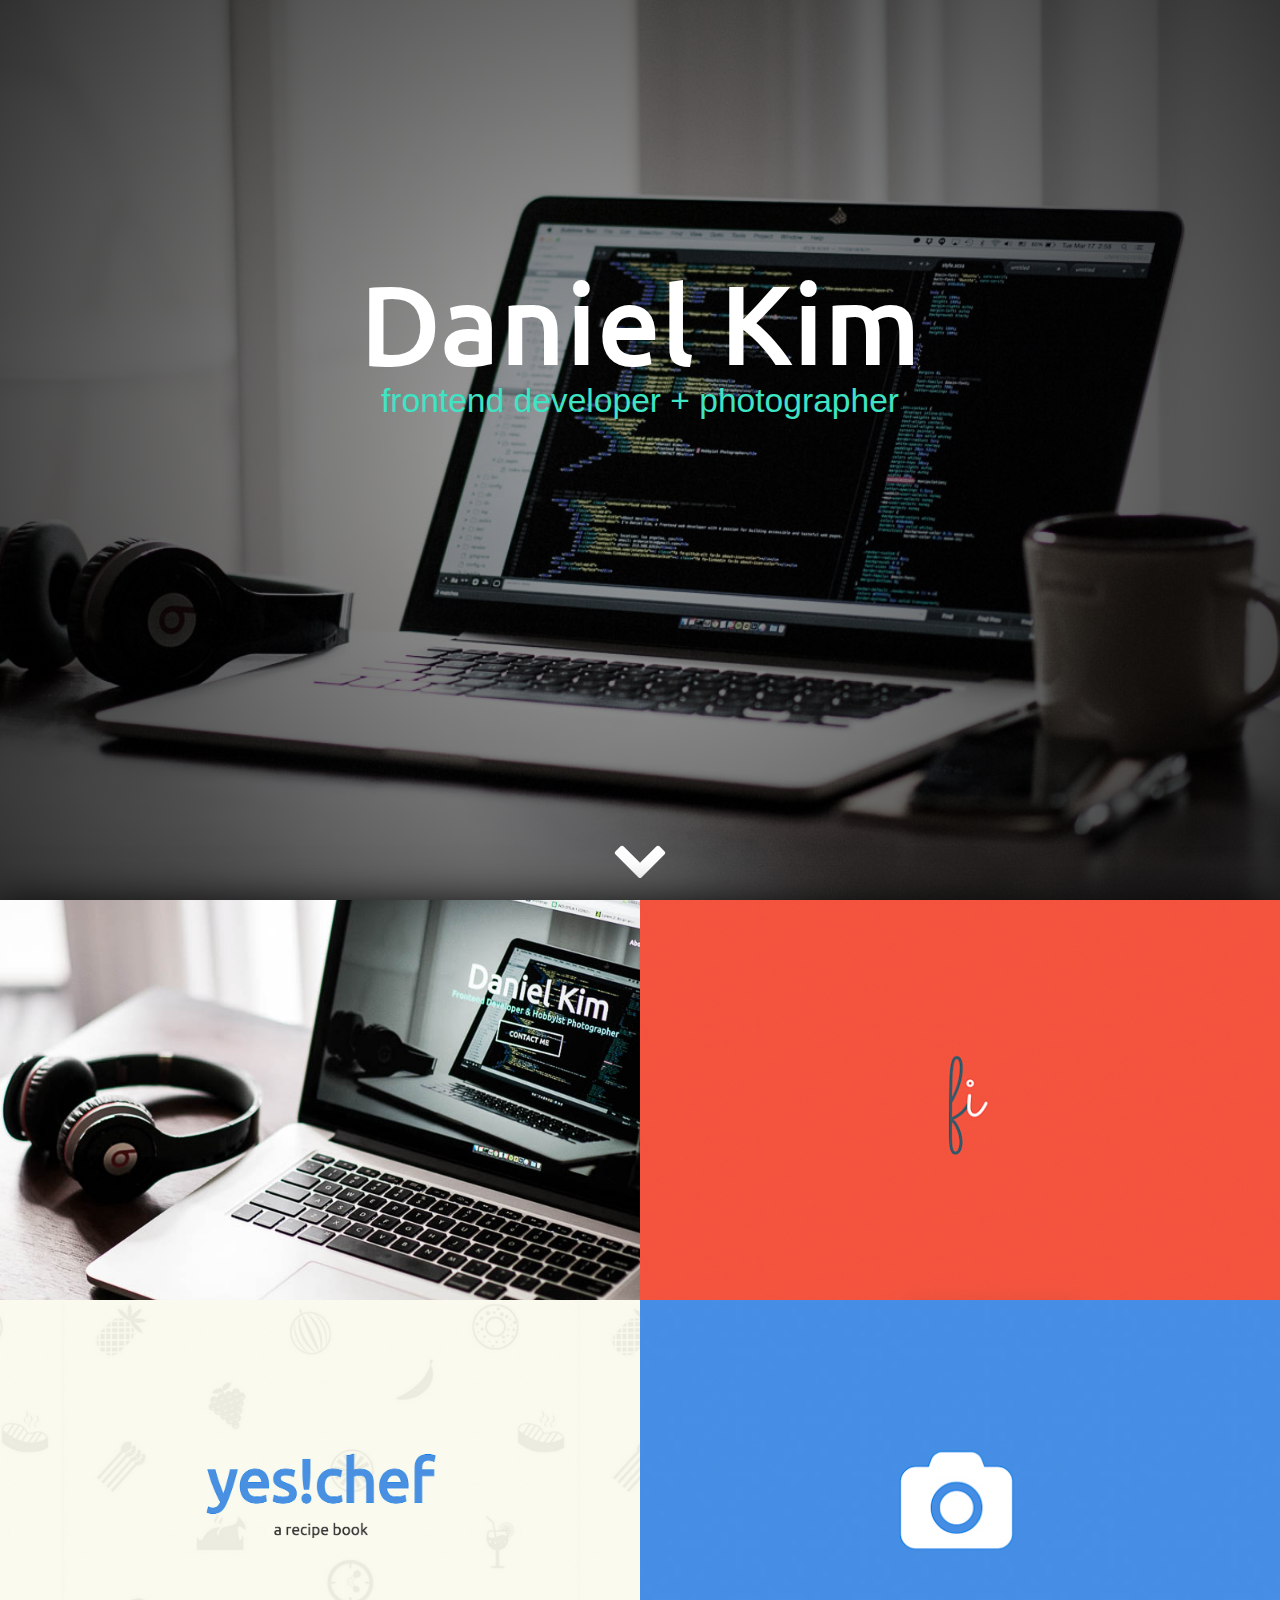
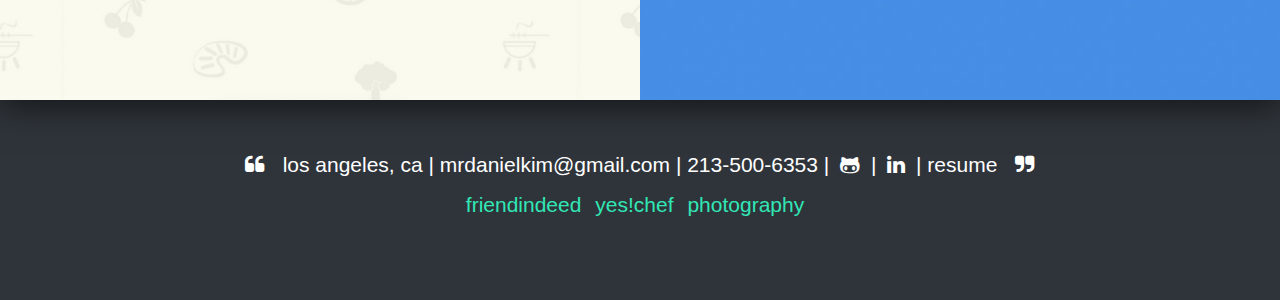
==== public/index.html @ dea798b5 "last commit" ====
<!DOCTYPE html>
<html lang="en">

<head>
	<meta charset="UTF-8">
	<title>Daniel Kim</title>
	<link rel="stylesheet" href="https://maxcdn.bootstrapcdn.com/bootstrap/3.3.1/css/bootstrap.min.css">
	<link rel="stylesheet" href="https://maxcdn.bootstrapcdn.com/font-awesome/4.3.0/css/font-awesome.min.css">
	<link rel="stylesheet" href="css/style.css">
	<link rel="stylesheet" href="css/animate.css">
	
	<script type="text/javascript" src="js/jquery-1.9.1.min.js"></script>
	<script type="text/javascript" src="js/smoothscroll.js"></script>
	<script type="text/javascript" src="js/main.js"></script>

	
	<meta name="viewport" content="width=device-width, initial-scale=1">
</head>




<body>
	<div class="loader"></div>

	<div id="intro">
		<div class="intro-text">
			<h1 class="intro-name fadeInDown animated">Daniel Kim</h1>
			<h5 class="intro-desc fadeInDown animated">frontend developer + photographer</h5>

		</div>

		<div id="downIcon_container">
			<div id="downIcon" class="zoomIn animated">
				<p><i class="fa fa-chevron-down fa-2x"></i></p>
			</div>
		</div>
	</div>




	<section id="body_content">
		<div class="container-fluid">
			<div class="row">

				<div class="menuContainer col-xs-12 col-sm-6 box">
					<div class="" id="aboutme">
						<div class="project-container">
							<div class="project">
								<span class="project-title">Contact Me</span><br><br>
								<span class="project-build">
									mrdanielkim@gmail.com | 213.500.6353 | 
									<a href="https://github.com/jolamola"><i class="fa fa-github-alt fa-1x fa-icon-custom"></i></a> | 
									<a href="http://www.linkedin.com/in/mrdanielkim"><i class="fa fa-linkedin fa-1x fa-icon-custom"></i></a>
								</span> <br><br>
								<a href="/images/Daniel-Kim-Resume-v2.pdf" class="btn-visit" download="Daniel_Kim_Resume">Resume</a>
							</div>
						</div>
					</div> 
					<div class="collapse_project">
						<span class="project-title">About Me</span><br><br>
						<span class="project-build">
							mrdanielkim@gmail.com | 213.500.6353 | 
							<a href="https://github.com/jolamola"><i class="fa fa-github-alt fa-1x fa-icon-custom"></i></a> | 
							<a href="http://www.linkedin.com/in/mrdanielkim"><i class="fa fa-linkedin fa-1x fa-icon-custom"></i></a>
						</span> <br><br>
						<a href="/images/Daniel-Kim-Resume-v2.pdf" class="btn-visit" download="Daniel_Kim_Resume">Resume</a>
					</div>
				</div><!-- About me -->

				<div class="menuContainer col-xs-12 col-sm-6 box">
					<div class="" id="fi">
						<div class="project-container">
							<div class="project">
								<span class="project-title">friendindeed</span>
								<span class="project-desc">spread kindness through good deeds</span><br>
								<span class="project-build">built with: HTML5/CSS3, SASS, Bootstrap, Rails, PostgreSQL, Bootstrap, Facebook API</span><br><br>
								<a href="https://friendindeed.herokuapp.com" class="btn-visit"> Visit Me </a>
							</div>
						</div>
					</div> 
					<div class="collapse_project">
						<span class="project-title">friendindeed</span>
						<span class="project-desc">spread kindness through good deeds</span><br>
						<span class="project-build">built with: HTML5/CSS3, SASS, Bootstrap, Rails, PostgreSQL, Bootstrap, Facebook API</span><br><br>
						<a href="https://friendindeed.herokuapp.com" class="btn-visit"> Visit Me </a>
					</div>
				</div><!-- Friend Indeed -->

				<div class="menuContainer col-xs-12 col-sm-6 box">
					<div class="" id="yeschef">
						<div class="project-container">
							<div class="project">
								<span class="project-title">yes!chef</span><br>
								<span class="project-desc">store your favorite recipes</span><br>
								<span class="project-build">built with: HTML5/CSS3, SASS, Bootstrap, jQuery, Rails, MongoDB, Bootstrap</span><br><br>
								<a href="https://yeschef.herokuapp.com" class="btn-visit"> Visit Me </a>
							</div>
						</div>
					</div> 
					<div class="collapse_project">
						<span class="project-title">yes!chef</span><br>
						<span class="project-desc">store your favorite recipes</span><br>
						<span class="project-build">built with: HTML5/CSS3, SASS, Bootstrap, Rails, MongoDB, Bootstrap</span><br><br>
						<a href="https://yeschef.herokuapp.com" class="btn-visit"> Visit Me </a>
					</div>
				</div><!-- Yes Chef -->

				<div class="menuContainer col-xs-12 col-sm-6 box">
					<div id="photos">
						<div class="project-container">
							<div class="project">
								<span class="project-title">Photography</span>
								<span class="project-desc">A sample of my work</span><br><br>
								<a href="https://mrdanielkim-photo.herokuapp.com/" class="btn-visit"> Visit Me </a>
							</div>
						</div>
					</div> 
					<div class="collapse_project">
						<span class="project-title">Photography</span>
						<span class="project-desc">A sample of my work</span><br><br>
						<a href="https://mrdanielkim-photo.herokuapp.com/" class="btn-visit"> Visit Me </a>
					</div>
				</div><!-- Photos -->
			</div> <!-- row -->
		</div> <!-- container-fluid -->
	</section> <!-- slide 1 -->

	<div id="footer">
		<div id="footer_content" class="container">
			<div id="contactme">
				<p>
					<i class="fa fa-quote-left"></i>&nbsp;&nbsp;
					los angeles, ca | mrdanielkim@gmail.com | 213-500-6353 | 
					<a href="https://github.com/jolamola"><i class="fa fa-github-alt fa-icon-custom"></i></a> | 
					<a href="http://www.linkedin.com/in/mrdanielkim"><i class="fa fa-linkedin fa-icon-custom"></i></a> |
					<a href="/images/Daniel-Kim-Resume-v2.pdf" class="resume_link" download="Daniel_Kim_Resume">resume</a>&nbsp;&nbsp;
					<i class="fa fa-quote-right"></i>
				</p>
			</div>
			<div id="contactme_proj">
				<a href="#">friendindeed</a>
				<a href="#">yes!chef</a>
				<a href="#">photography</a>
			</div>
		</div>
		<div class="collapse_footer">
			<ul>
				<li>los angeles, ca</li>
				<li>mrdanielkim@gmail.com</li>
				<li>213-500-6353</li>
				<li><a href="https://github.com/jolamola"><i class="fa fa-github-alt fa-icon-custom"></i></a> | <a href="http://www.linkedin.com/in/mrdanielkim"><i class="fa fa-linkedin fa-icon-custom"></i></a></li>
				<li><a href="/images/Daniel-Kim-Resume-v2.pdf" download="Daniel_Kim_Resume">resume</a></li>
			</ul>
		</div>
	</body>

	</html>
---- public/css/style.css ----
@import url(https://fonts.googleapis.com/css?family=Ubuntu:300,400,500,700);
@import url(https://fonts.googleapis.com/css?family=Sacramento|Chelsea+Market);

h1, h2, h3, h4, h5, h6 {
	margin: 0;
}

body {
	width: 100%;
	height: 100%;
}

.resume_link {
	color: white;
}
.resume_link:hover {
	color: #3ee4c4;
	text-decoration: none;
}
/***************** LANDING PAGE *********************/

@media(max-width: 991px) {
	#intro {
		position: relative;
		background: radial-gradient(circle, rgba(0,0,0,.3), rgba(0,0,0,.8)),url('../images/site2_bg.jpg') center no-repeat;
		background-size: cover;
		width: 100%;
	}
	.intro-text {
		padding: 220px 0 240px 0;
	}

	#intro .intro-text h1 {
		font-family: 'Ubuntu', sans-serif;
		text-align: center; fixed
		color: #fff;
		font-size: 4em;
	}

	#intro .intro-text h5 {
		text-align: center;
		color: #3ee4c4;
		font-size: 2em;
		-webkit-animation-delay: .4s;
		animation-delay: .4s;
	}
	.collapse_project {
		position: relative;
		text-align: center;
		background-color: #303030;
		height: 250px;
		padding: 15px 15px 15px 30px;
	}
	.project-container:hover .project {
		opacity: 0;
	}
	.project-container:hover {
		background-color: rgba(0,0,0,0.0);
	}
}

@media(min-width: 992px) {
	#intro {
		position: relative;
		background: radial-gradient(circle, rgba(0,0,0,.3), rgba(0,0,0,.8)),url('../images/site2_bg.jpg') center center no-repeat fixed;
		background-size: cover;
		height: 100vh;
		width: 100%;
	}
	.intro-text {
		padding: 260px 0 260px 0;
		font-size: .8em;
	}
	.collapse_project {
		display: none;
	}
	.project-container:hover .project {
		opacity: 1;
		color: white;
		display: block;
	}
	.project-container:hover {
		background-color: rgba(0,0,0,0.8);
		-webkit-transition: all linear 0.1s;
		-moz-transition: all linear 0.1s;
		transition: all linear 0.1s;
	}
}

#intro h1 {
	font-family: 'Ubuntu', sans-serif;
	text-align: center;
	color: #fff;
	font-size: 10em;
}

#intro h5 {
	text-align: center;
	color: #3ee4c4;
	font-size: 3em;
	-webkit-animation-delay: .4s;
	animation-delay: .4s;
}
#downIcon_container {
	position: absolute;
	width: 100%;
	bottom: 5px;
	text-align: center;

}
#downIcon_container p {
	font-size: 2em;
	color: #fff;
}
#downIcon {
	line-height: 0;
	-webkit-animation-delay: .8s;
	animation-delay: .8s;
}

/************** PROJECTS/NAV *********************/

#body_content {
	position: relative;
	padding: 0;
	box-shadow: 0 0px 36px 0px rgba(0,0,0,0.8);
}

#yeschef {
	background: url("../images/yc4.jpg");
	background-size: cover;
	background-repeat: no-repeat;
	background-position: center center;
	height:auto;
}

#fi {
	background: url("../images/fi.jpg");
	background-size: cover;
	background-repeat: no-repeat;
	background-position: center center;
	height:auto;
}

#aboutme {
	background: url("../images/aboutme.jpg");
	background-size: cover;
	background-repeat: no-repeat;
	background-position: center center;
	height: auto;
}
#photos {
	background: url("../images/photos.jpg");
	background-size: cover;
	background-repeat: no-repeat;
	background-position: center center;
	height: auto;	
}

.project{
	opacity: 0;
	padding-top: 50px;
	padding-left: 50px;
	padding-right: 50px;
}
/*affects hover bg color*/
.box  {
	padding:0;
}
.project-container {
	min-height: 400px;
}

.project-title {
	font-family: 'Ubuntu', sans-serif;
	font-weight: 700;
	color: #31E7B6;
	font-size: 4em;
	border-bottom: 2px solid #31E7B6;
}

.project-desc {
	font-family: 'Ubuntu', sans-serif;
	font-weight: 500;
	color: #E4F1FE;
	font-size: 2em;
	line-height: 1.2em;
	display: block;
	margin-top: 10px;
}

.project-build {
	font-family: 'Ubuntu', sans-serif;
	font-weight: 300;
	color: #E4F1FE;
	font-size: 1.5em;
	display: block;
	margin-top: -15px;
}

@media(max-width: 991px) {
	.project-title {
		font-size: 2em;
	}
	.project-desc {
		font-size: 1.5em;
	}
	.project-build {
		font-size: 1em;
	}
}
/****************** FOOTER ******************/

#footer{
	background-color: #2F343A;
	height: 200px;
}
#footer h1 {
	color: #31e7b6;
	font-family: "Ubuntu", sans-serif;
	font-size: 4em;
	text-align: center;
	padding-top: 50px;
}
#contactme p {
	font-size: 1.5em;
	color: #fff;
	text-align: center;
	margin-top: 50px;
}
#contactme_proj {
	margin-top: 10px;
	display: block;
	text-align: center;
}
#contactme_proj a {
	font-size: 1.5em;
	color: #31e7b6;
	margin-right: 10px;
}
#contactme_proj a:hover {
	color: #fff;
	text-decoration: none;
}

@media (max-width: 768px) {
	#footer_content {
		display: none;
	}
	.collapse_footer ul {
		text-align: center;
		padding-top: 20px;
		font-family: 'Ubuntu', sans-serif;
		list-style: none;
		font-size: 1.5em;
		color:white;
	}
}
@media (min-width: 769px) {
	.collapse_footer {
		display: none;
	}
}
/****************** buttons and icons ******************/
.btn-visit,
.btn-visit:focus {
	font-family: 'Ubuntu', sans-serif;
	font-weight: 400;
	color: #3ee4c4;
	background: transparent;
	font-size: 20px;
	border: 1px solid #3ee4c4;
	border-radius: 2px;	
	padding: 15px 30px;
	text-transform: uppercase;
	text-decoration: none;
	box-shadow: inset 0 0 0 0 #3ee4c4;
	-webkit-transition: all linear 0.3s;
	-moz-transition: all linear 0.3s;
	transition: all linear 0.3s;
}

.btn-visit:hover  {
	box-shadow: inset 100px -100px 0 0 #3ee4c4;
	color: #000;
	text-decoration: none;
}

.fa-icon-custom {
	color: #fff;
	margin: 0 5px;
	-webkit-transition: all linear 0.2s;
	-moz-transition: all linear 0.2s;
	transition: all linear 0.2s;
}

.fa-icon-custom:hover {
	color: #3ee4c4;
}

/**************** Animated Button ***********************/
.button_box {
	width: 150px;
	height: 60px;
	position: relative;
	/*overflow: hidden;*/
	background-color: transparent;
}
.button_box p {
	font-size: 2em;
	color: white;
	margin: 10px 0 0 25px;
}

/*gif for load screen*/
.loader {
	position: fixed;
	left: 0px;
	top: 0px;
	width: 100%;
	height: 100%;
	z-index: 9999;
	background: url('../images/ajax_loader_gray_64.gif') center no-repeat #fff;
}
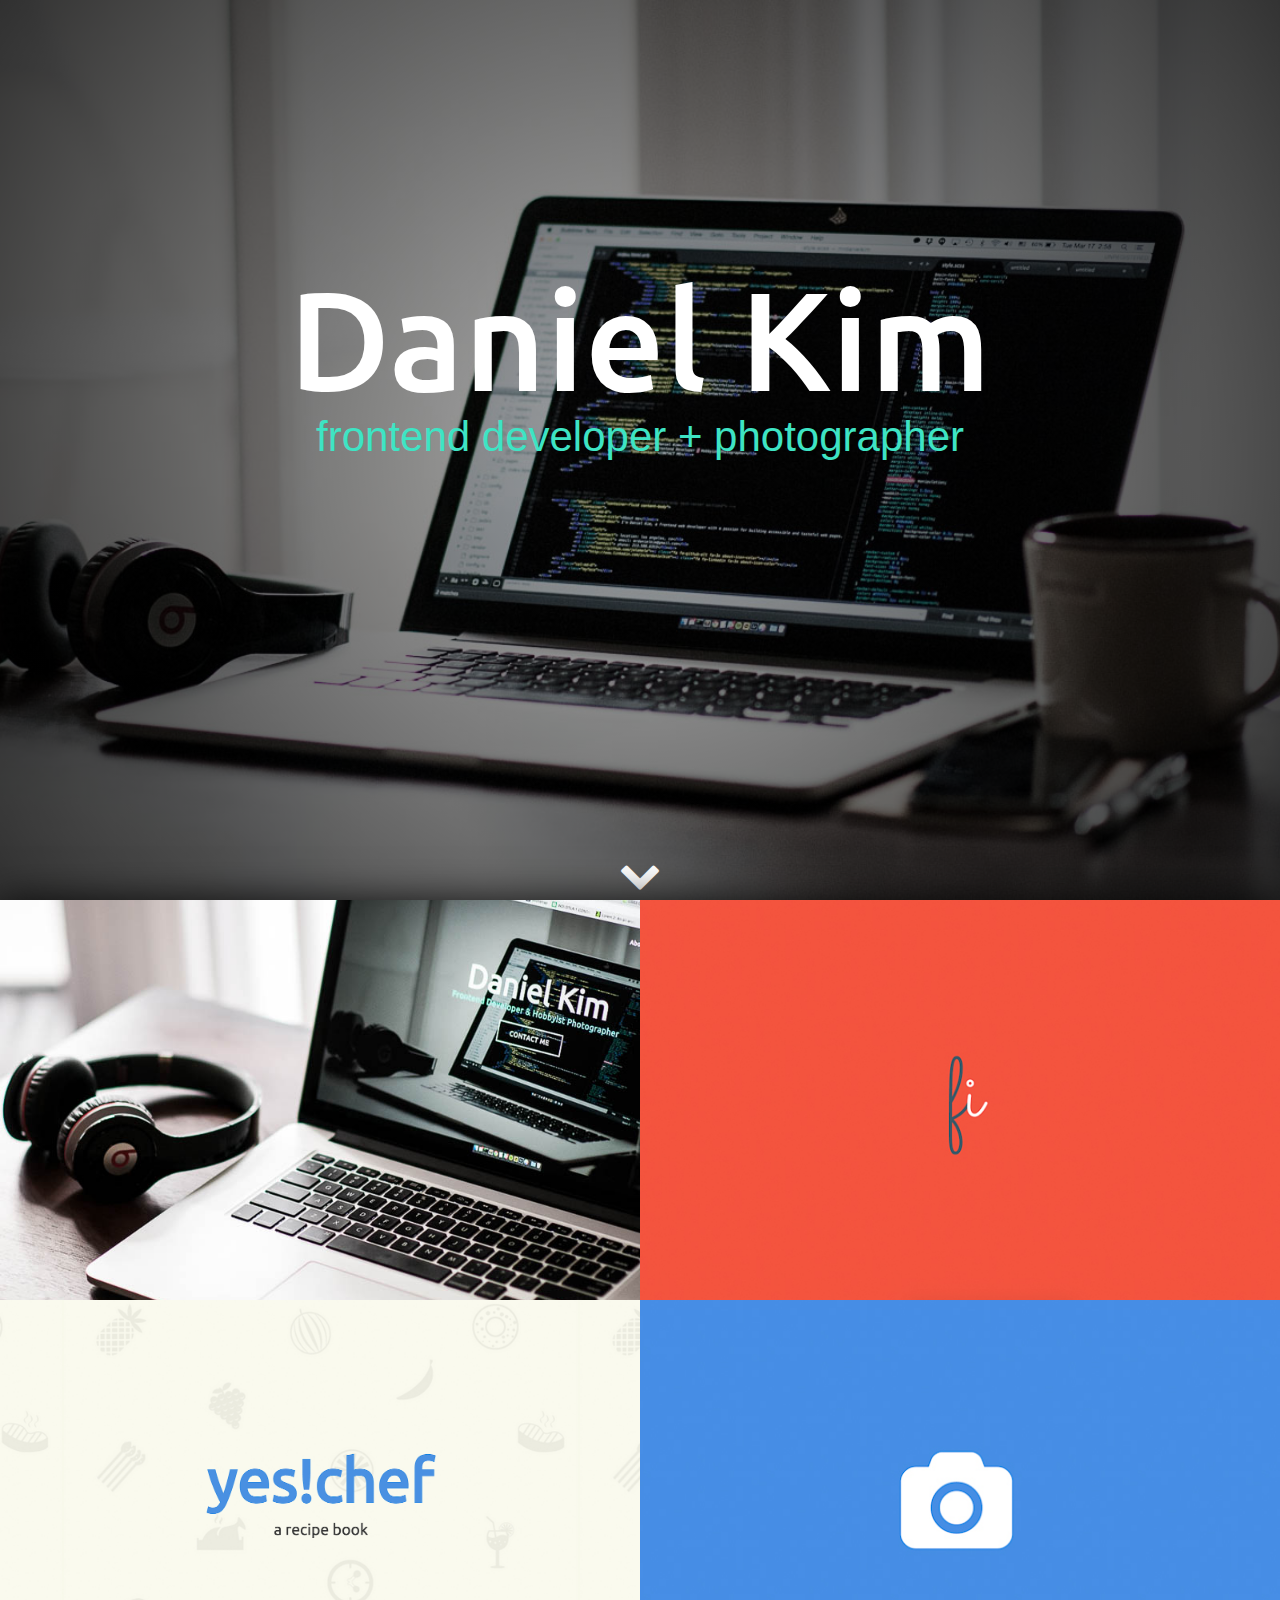
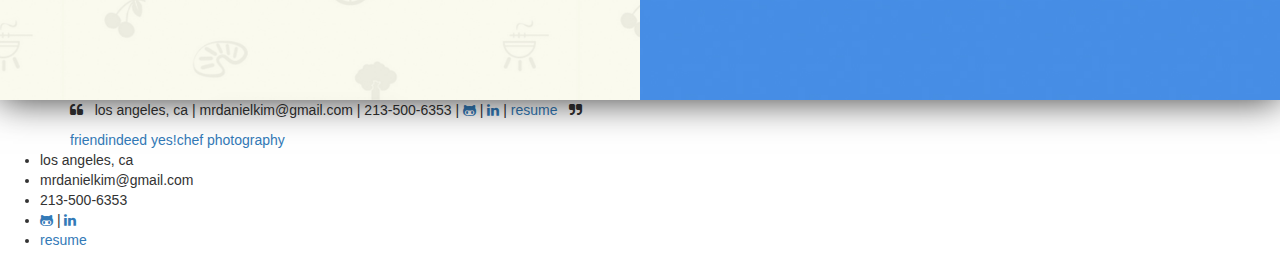
==== commit 62629755: "adds sass, less footer" ====
--- a/public/index.html
+++ b/public/index.html
@@ -6,7 +6,7 @@
 	<title>Daniel Kim</title>
 	<link rel="stylesheet" href="https://maxcdn.bootstrapcdn.com/bootstrap/3.3.1/css/bootstrap.min.css">
 	<link rel="stylesheet" href="https://maxcdn.bootstrapcdn.com/font-awesome/4.3.0/css/font-awesome.min.css">
-	<link rel="stylesheet" href="css/style.css">
+	<link rel="stylesheet" href="css/main.css">
 	<link rel="stylesheet" href="css/animate.css">
 	
 	<script type="text/javascript" src="js/jquery-1.9.1.min.js"></script>
@@ -23,7 +23,7 @@
 <body>
 	<div class="loader"></div>
 
-	<div id="intro">
+	<section id="intro">
 		<div class="intro-text">
 			<h1 class="intro-name fadeInDown animated">Daniel Kim</h1>
 			<h5 class="intro-desc fadeInDown animated">frontend developer + photographer</h5>
@@ -31,21 +31,24 @@
 		</div>
 
 		<div id="downIcon_container">
-			<div id="downIcon" class="zoomIn animated">
-				<p><i class="fa fa-chevron-down fa-2x"></i></p>
+			<div id="downIcon">
+				<i class="fa fa-chevron-down fa-2x"></i>
 			</div>
 		</div>
-	</div>
+	</section>
 
 
 
 
-	<section id="body_content">
+	<section id="project-content">
 		<div class="container-fluid">
 			<div class="row">
 
 				<div class="menuContainer col-xs-12 col-sm-6 box">
 					<div class="" id="aboutme">
+
+
+
 						<div class="project-container">
 							<div class="project">
 								<span class="project-title">Contact Me</span><br><br>
@@ -54,18 +57,28 @@
 									<a href="https://github.com/jolamola"><i class="fa fa-github-alt fa-1x fa-icon-custom"></i></a> | 
 									<a href="http://www.linkedin.com/in/mrdanielkim"><i class="fa fa-linkedin fa-1x fa-icon-custom"></i></a>
 								</span> <br><br>
-								<a href="/images/Daniel-Kim-Resume-v2.pdf" class="btn-visit" download="Daniel_Kim_Resume">Resume</a>
+								<a href="/images/Daniel-Kim-Resume-v2.pdf" class="btn-main" download="Daniel_Kim_Resume">Resume</a>
 							</div>
 						</div>
+
+
+
+
+
 					</div> 
+
+
+
+
+
 					<div class="collapse_project">
-						<span class="project-title">About Me</span><br><br>
+						<span class="project-title">Contact Me</span><br><br>
 						<span class="project-build">
 							mrdanielkim@gmail.com | 213.500.6353 | 
 							<a href="https://github.com/jolamola"><i class="fa fa-github-alt fa-1x fa-icon-custom"></i></a> | 
 							<a href="http://www.linkedin.com/in/mrdanielkim"><i class="fa fa-linkedin fa-1x fa-icon-custom"></i></a>
 						</span> <br><br>
-						<a href="/images/Daniel-Kim-Resume-v2.pdf" class="btn-visit" download="Daniel_Kim_Resume">Resume</a>
+						<a href="/images/Daniel-Kim-Resume-v2.pdf" class="btn-main" download="Daniel_Kim_Resume">Resume</a>
 					</div>
 				</div><!-- About me -->
 
@@ -76,7 +89,7 @@
 								<span class="project-title">friendindeed</span>
 								<span class="project-desc">spread kindness through good deeds</span><br>
 								<span class="project-build">built with: HTML5/CSS3, SASS, Bootstrap, Rails, PostgreSQL, Bootstrap, Facebook API</span><br><br>
-								<a href="https://friendindeed.herokuapp.com" class="btn-visit"> Visit Me </a>
+								<a href="https://friendindeed.herokuapp.com" class="btn-main"> Visit Me </a>
 							</div>
 						</div>
 					</div> 
@@ -84,18 +97,18 @@
 						<span class="project-title">friendindeed</span>
 						<span class="project-desc">spread kindness through good deeds</span><br>
 						<span class="project-build">built with: HTML5/CSS3, SASS, Bootstrap, Rails, PostgreSQL, Bootstrap, Facebook API</span><br><br>
-						<a href="https://friendindeed.herokuapp.com" class="btn-visit"> Visit Me </a>
+						<a href="https://friendindeed.herokuapp.com" class="btn-main"> Visit Me </a>
 					</div>
 				</div><!-- Friend Indeed -->
 
 				<div class="menuContainer col-xs-12 col-sm-6 box">
-					<div class="" id="yeschef">
+					<div class="" id="yc4">
 						<div class="project-container">
 							<div class="project">
 								<span class="project-title">yes!chef</span><br>
 								<span class="project-desc">store your favorite recipes</span><br>
 								<span class="project-build">built with: HTML5/CSS3, SASS, Bootstrap, jQuery, Rails, MongoDB, Bootstrap</span><br><br>
-								<a href="https://yeschef.herokuapp.com" class="btn-visit"> Visit Me </a>
+								<a href="https://yeschef.herokuapp.com" class="btn-main"> Visit Me </a>
 							</div>
 						</div>
 					</div> 
@@ -103,7 +116,7 @@
 						<span class="project-title">yes!chef</span><br>
 						<span class="project-desc">store your favorite recipes</span><br>
 						<span class="project-build">built with: HTML5/CSS3, SASS, Bootstrap, Rails, MongoDB, Bootstrap</span><br><br>
-						<a href="https://yeschef.herokuapp.com" class="btn-visit"> Visit Me </a>
+						<a href="https://yeschef.herokuapp.com" class="btn-main"> Visit Me </a>
 					</div>
 				</div><!-- Yes Chef -->
 
@@ -113,16 +126,17 @@
 							<div class="project">
 								<span class="project-title">Photography</span>
 								<span class="project-desc">A sample of my work</span><br><br>
-								<a href="https://mrdanielkim-photo.herokuapp.com/" class="btn-visit"> Visit Me </a>
+								<a href="https://mrdanielkim-photo.herokuapp.com/" class="btn-main"> Visit Me </a>
 							</div>
 						</div>
 					</div> 
 					<div class="collapse_project">
 						<span class="project-title">Photography</span>
 						<span class="project-desc">A sample of my work</span><br><br>
-						<a href="https://mrdanielkim-photo.herokuapp.com/" class="btn-visit"> Visit Me </a>
+						<a href="https://mrdanielkim-photo.herokuapp.com/" class="btn-main"> Visit Me </a>
 					</div>
 				</div><!-- Photos -->
+
 			</div> <!-- row -->
 		</div> <!-- container-fluid -->
 	</section> <!-- slide 1 -->
--- a/public/css/main.css
+++ b/public/css/main.css
@@ -0,0 +1,236 @@
+@import url(https://fonts.googleapis.com/css?family=Ubuntu:300,400,500,700);
+@import url(https://fonts.googleapis.com/css?family=Sacramento|Chelsea+Market);
+/*    Colors      */
+/*     Fonts       */
+section#intro {
+  position: relative;
+  background: radial-gradient(circle, rgba(0, 0, 0, 0.3), rgba(0, 0, 0, 0.8)), url("../images/site2_bg.jpg") center center no-repeat fixed;
+  background-size: cover;
+  height: 100vh;
+  width: 100%; }
+  section#intro div.intro-text {
+    padding: 260px 0; }
+    section#intro div.intro-text h1.intro-name {
+      font-family: "Ubuntu", sans-serif;
+      text-align: center;
+      color: #fff;
+      font-size: 10em; }
+      @media only screen and (max-width: 991px) {
+        section#intro div.intro-text h1.intro-name {
+          font-size: 7em; } }
+    section#intro div.intro-text h5.intro-desc {
+      text-align: center;
+      color: #3ee4c4;
+      font-size: 3em;
+      -webkit-animation-delay: 0.4s;
+      animation-delay: 0.4s; }
+      @media only screen and (max-width: 991px) {
+        section#intro div.intro-text h5.intro-desc {
+          font-size: 2em; } }
+  section#intro div#downIcon_container {
+    position: absolute;
+    width: 100%;
+    bottom: 5px;
+    text-align: center; }
+    section#intro div#downIcon_container #downIcon {
+      line-height: 0;
+      -webkit-animation-delay: 0.8s;
+      animation-delay: 0.8s; }
+      section#intro div#downIcon_container #downIcon i {
+        font-size: 3em;
+        color: #fff; }
+
+/*     spit them bg images out!     */
+#aboutme {
+  background: url("../images/aboutme.jpg");
+  background-size: cover;
+  background-repeat: no-repeat;
+  background-position: center center;
+  height: auto; }
+
+#yc4 {
+  background: url("../images/yc4.jpg");
+  background-size: cover;
+  background-repeat: no-repeat;
+  background-position: center center;
+  height: auto; }
+
+#fi {
+  background: url("../images/fi.jpg");
+  background-size: cover;
+  background-repeat: no-repeat;
+  background-position: center center;
+  height: auto; }
+
+#photos {
+  background: url("../images/photos.jpg");
+  background-size: cover;
+  background-repeat: no-repeat;
+  background-position: center center;
+  height: auto; }
+
+section#project-content {
+  position: relative;
+  padding: 0;
+  box-shadow: 0 0px 36px 0px rgba(0, 0, 0, 0.8); }
+  section#project-content div.menuContainer {
+    padding: 0; }
+    section#project-content div.menuContainer div.project-container {
+      min-height: 400px; }
+      section#project-content div.menuContainer div.project-container:hover {
+        background-color: rgba(0, 0, 0, 0.8);
+        -webkit-transition: all linear 0.1s;
+        -moz-transition: all linear 0.1s;
+        transition: all linear 0.1s; }
+        @media only screen and (max-width: 991px) {
+          section#project-content div.menuContainer div.project-container:hover {
+            background-color: transparent; } }
+        section#project-content div.menuContainer div.project-container:hover div.project {
+          opacity: 1;
+          display: block; }
+          @media only screen and (max-width: 991px) {
+            section#project-content div.menuContainer div.project-container:hover div.project {
+              opacity: 0; } }
+      section#project-content div.menuContainer div.project-container div.project {
+        opacity: 0;
+        padding: 50px 50px 0 50px; }
+        section#project-content div.menuContainer div.project-container div.project span.project-title {
+          font-family: "Ubuntu", sans-serif;
+          font-weight: 700;
+          font-size: 3em;
+          color: #3ee4c4;
+          border-bottom: 2px solid #3ee4c4; }
+          @media only screen and (max-width: 991px) {
+            section#project-content div.menuContainer div.project-container div.project span.project-title {
+              font-size: 2em; } }
+        section#project-content div.menuContainer div.project-container div.project span.project-desc {
+          font-family: "Ubuntu", sans-serif;
+          font-weight: 500;
+          font-size: 2em;
+          color: #E4F1FE;
+          line-height: 1.2em;
+          display: block;
+          margin-top: 10px; }
+          @media only screen and (max-width: 991px) {
+            section#project-content div.menuContainer div.project-container div.project span.project-desc {
+              font-size: 1.5em; } }
+        section#project-content div.menuContainer div.project-container div.project span.project-build {
+          font-family: "Ubuntu", sans-serif;
+          font-weight: 300;
+          font-size: 1.5em;
+          color: #E4F1FE;
+          display: block;
+          margin-top: -15px; }
+          @media only screen and (max-width: 991px) {
+            section#project-content div.menuContainer div.project-container div.project span.project-build {
+              font-size: 1em; } }
+        section#project-content div.menuContainer div.project-container div.project a {
+          color: #3ee4c4; }
+          section#project-content div.menuContainer div.project-container div.project a i {
+            color: #E4F1FE; }
+            section#project-content div.menuContainer div.project-container div.project a i:hover {
+              color: #3ee4c4;
+              -webkit-transition: all linear 0.2s;
+              -moz-transition: all linear 0.2s;
+              transition: all linear 0.2s; }
+        section#project-content div.menuContainer div.project-container div.project .btn-main,
+        section#project-content div.menuContainer div.project-container div.project .btn-main:focus {
+          font-family: "Ubuntu", sans-serif;
+          font-weight: 400;
+          font-color: #3ee4c4;
+          font-size: 20px;
+          background: transparent;
+          border: 1px solid #3ee4c4;
+          border-radius: 2px;
+          padding: 15px 30px;
+          text-transform: uppercase;
+          text-decoration: none;
+          box-shadow: inset 0 0 0 0 #3ee4c4;
+          -webkit-transition: all linear 0.2s;
+          -moz-transition: all linear 0.2s;
+          transition: all linear 0.2s; }
+          section#project-content div.menuContainer div.project-container div.project .btn-main:hover,
+          section#project-content div.menuContainer div.project-container div.project .btn-main:focus:hover {
+            box-shadow: inset 100px -100px 0 0 #3ee4c4;
+            color: #000;
+            text-decoration: none; }
+  @media only screen and (min-width: 992px) {
+    section#project-content div.collapse_project {
+      display: none; } }
+  @media only screen and (max-width: 991px) {
+    section#project-content div.collapse_project {
+      position: relative;
+      text-align: center;
+      background-color: #303030;
+      height: 250px;
+      padding: 15px 15px 15px 30px; } }
+  section#project-content div.collapse_project span.project-title {
+    font-family: "Ubuntu", sans-serif;
+    font-weight: 700;
+    font-size: 3em;
+    color: #3ee4c4;
+    border-bottom: 2px solid #3ee4c4; }
+    @media only screen and (max-width: 991px) {
+      section#project-content div.collapse_project span.project-title {
+        font-size: 2em; } }
+  section#project-content div.collapse_project span.project-desc {
+    font-family: "Ubuntu", sans-serif;
+    font-weight: 500;
+    font-size: 2em;
+    color: #E4F1FE;
+    line-height: 1.2em;
+    display: block;
+    margin-top: 10px; }
+    @media only screen and (max-width: 991px) {
+      section#project-content div.collapse_project span.project-desc {
+        font-size: 1.5em; } }
+  section#project-content div.collapse_project span.project-build {
+    font-family: "Ubuntu", sans-serif;
+    font-weight: 300;
+    font-size: 1.5em;
+    color: #E4F1FE;
+    display: block;
+    margin-top: -15px; }
+    @media only screen and (max-width: 991px) {
+      section#project-content div.collapse_project span.project-build {
+        font-size: 1em; } }
+  section#project-content div.collapse_project a {
+    color: #3ee4c4; }
+    section#project-content div.collapse_project a i {
+      color: #E4F1FE; }
+      section#project-content div.collapse_project a i:hover {
+        color: #3ee4c4;
+        -webkit-transition: all linear 0.2s;
+        -moz-transition: all linear 0.2s;
+        transition: all linear 0.2s; }
+  section#project-content div.collapse_project .btn-main,
+  section#project-content div.collapse_project .btn-main:focus {
+    font-family: "Ubuntu", sans-serif;
+    font-weight: 400;
+    font-color: #3ee4c4;
+    font-size: 20px;
+    background: transparent;
+    border: 1px solid #3ee4c4;
+    border-radius: 2px;
+    padding: 15px 30px;
+    text-transform: uppercase;
+    text-decoration: none;
+    box-shadow: inset 0 0 0 0 #3ee4c4;
+    -webkit-transition: all linear 0.2s;
+    -moz-transition: all linear 0.2s;
+    transition: all linear 0.2s; }
+    section#project-content div.collapse_project .btn-main:hover,
+    section#project-content div.collapse_project .btn-main:focus:hover {
+      box-shadow: inset 100px -100px 0 0 #3ee4c4;
+      color: #000;
+      text-decoration: none; }
+
+/*       GENERAL         */
+h1, h2, h3, h4, h5, h6 {
+  margin: 0; }
+
+body {
+  width: 100%;
+  height: 100%; }
+
+/*# sourceMappingURL=main.css.map */
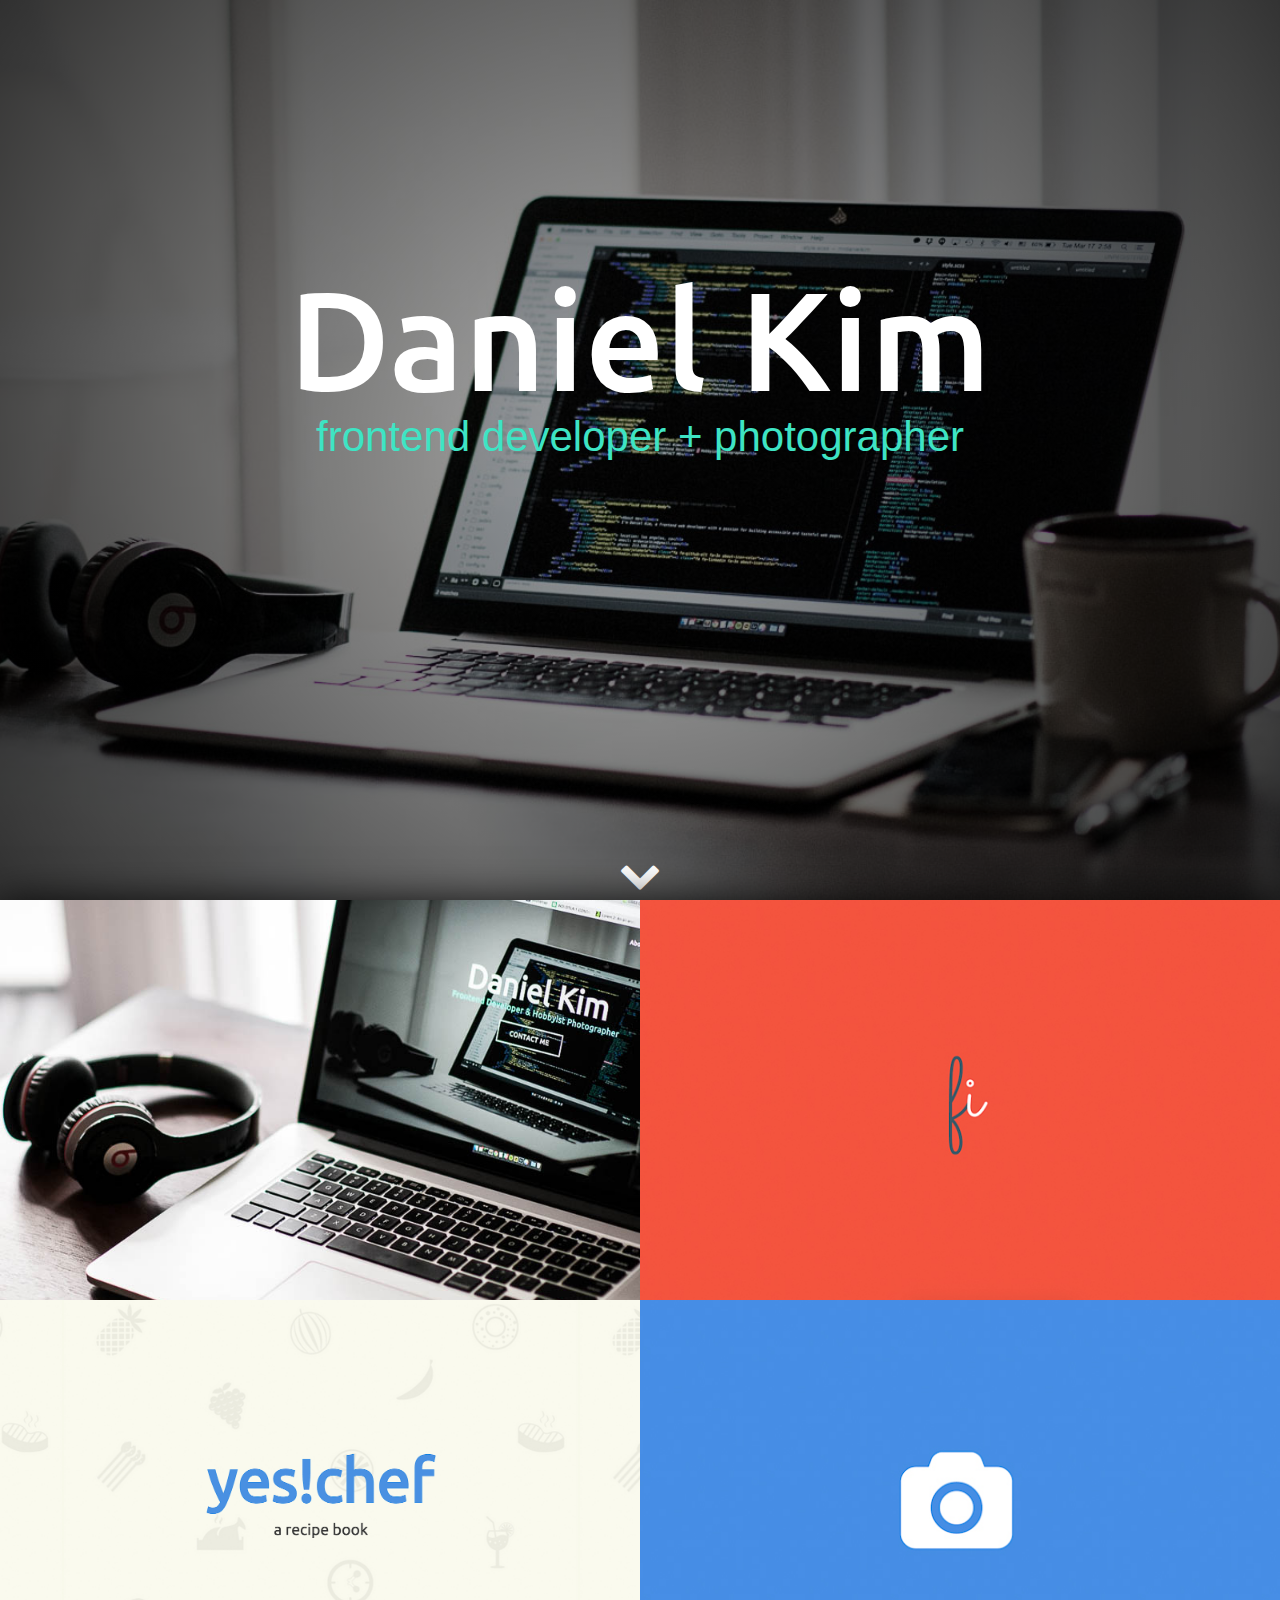
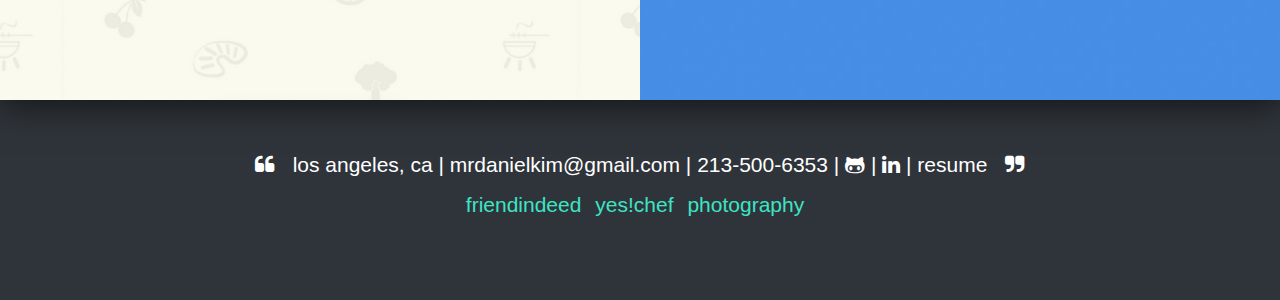
==== commit 71f07691: "finishes footer" ====
--- a/public/index.html
+++ b/public/index.html
@@ -12,13 +12,9 @@
 	<script type="text/javascript" src="js/jquery-1.9.1.min.js"></script>
 	<script type="text/javascript" src="js/smoothscroll.js"></script>
 	<script type="text/javascript" src="js/main.js"></script>
-
 	
 	<meta name="viewport" content="width=device-width, initial-scale=1">
 </head>
-
-
-
 
 <body>
 	<div class="loader"></div>
@@ -27,9 +23,7 @@
 		<div class="intro-text">
 			<h1 class="intro-name fadeInDown animated">Daniel Kim</h1>
 			<h5 class="intro-desc fadeInDown animated">frontend developer + photographer</h5>
-
 		</div>
-
 		<div id="downIcon_container">
 			<div id="downIcon">
 				<i class="fa fa-chevron-down fa-2x"></i>
@@ -37,18 +31,12 @@
 		</div>
 	</section>
 
-
-
-
 	<section id="project-content">
 		<div class="container-fluid">
 			<div class="row">
 
 				<div class="menuContainer col-xs-12 col-sm-6 box">
-					<div class="" id="aboutme">
-
-
-
+					<div id="aboutme">
 						<div class="project-container">
 							<div class="project">
 								<span class="project-title">Contact Me</span><br><br>
@@ -60,17 +48,7 @@
 								<a href="/images/Daniel-Kim-Resume-v2.pdf" class="btn-main" download="Daniel_Kim_Resume">Resume</a>
 							</div>
 						</div>
-
-
-
-
-
 					</div> 
-
-
-
-
-
 					<div class="collapse_project">
 						<span class="project-title">Contact Me</span><br><br>
 						<span class="project-build">
@@ -83,7 +61,7 @@
 				</div><!-- About me -->
 
 				<div class="menuContainer col-xs-12 col-sm-6 box">
-					<div class="" id="fi">
+					<div id="fi">
 						<div class="project-container">
 							<div class="project">
 								<span class="project-title">friendindeed</span>
@@ -102,7 +80,7 @@
 				</div><!-- Friend Indeed -->
 
 				<div class="menuContainer col-xs-12 col-sm-6 box">
-					<div class="" id="yc4">
+					<div id="yc4">
 						<div class="project-container">
 							<div class="project">
 								<span class="project-title">yes!chef</span><br>
@@ -139,27 +117,27 @@
 
 			</div> <!-- row -->
 		</div> <!-- container-fluid -->
-	</section> <!-- slide 1 -->
+	</section> <!-- project content -->
 
-	<div id="footer">
-		<div id="footer_content" class="container">
-			<div id="contactme">
-				<p>
-					<i class="fa fa-quote-left"></i>&nbsp;&nbsp;
-					los angeles, ca | mrdanielkim@gmail.com | 213-500-6353 | 
-					<a href="https://github.com/jolamola"><i class="fa fa-github-alt fa-icon-custom"></i></a> | 
-					<a href="http://www.linkedin.com/in/mrdanielkim"><i class="fa fa-linkedin fa-icon-custom"></i></a> |
-					<a href="/images/Daniel-Kim-Resume-v2.pdf" class="resume_link" download="Daniel_Kim_Resume">resume</a>&nbsp;&nbsp;
-					<i class="fa fa-quote-right"></i>
-				</p>
+	<section id="footer">
+
+		<div class="footer-content" class="container">
+			<div class="footer-contactme">
+				<i class="fa fa-quote-left"></i>&nbsp;&nbsp;
+				<span class="footer-text">los angeles, ca | mrdanielkim@gmail.com | 213-500-6353 | </span>
+				<a href="https://github.com/jolamola"><i class="fa fa-github-alt hover"></i></a> | 
+				<a href="http://www.linkedin.com/in/mrdanielkim"><i class="fa fa-linkedin hover"></i></a> |
+				<a href="/images/Daniel-Kim-Resume-v2.pdf" class="resume_link" download="Daniel_Kim_Resume">resume</a>&nbsp;&nbsp;
+				<i class="fa fa-quote-right"></i>
 			</div>
-			<div id="contactme_proj">
+			<div class="footer-proj">
 				<a href="#">friendindeed</a>
 				<a href="#">yes!chef</a>
 				<a href="#">photography</a>
 			</div>
 		</div>
-		<div class="collapse_footer">
+
+		<div class="collapse-footer">
 			<ul>
 				<li>los angeles, ca</li>
 				<li>mrdanielkim@gmail.com</li>
@@ -168,6 +146,8 @@
 				<li><a href="/images/Daniel-Kim-Resume-v2.pdf" download="Daniel_Kim_Resume">resume</a></li>
 			</ul>
 		</div>
+
+	</section>
 	</body>
 
 	</html>--- a/public/css/main.css
+++ b/public/css/main.css
@@ -225,6 +225,58 @@
       color: #000;
       text-decoration: none; }
 
+section#footer {
+  background-color: #2F343A;
+  height: 200px; }
+  @media only screen and (max-width: 768px) {
+    section#footer div.footer-content {
+      display: none; } }
+  section#footer div.footer-content div.footer-contactme {
+    color: #fff;
+    font-size: 1.5em;
+    text-align: center;
+    padding-top: 50px; }
+    section#footer div.footer-content div.footer-contactme i {
+      color: #fff; }
+    section#footer div.footer-content div.footer-contactme a, section#footer div.footer-content div.footer-contactme a i {
+      color: #fff; }
+      section#footer div.footer-content div.footer-contactme a:hover, section#footer div.footer-content div.footer-contactme a i:hover {
+        color: #3ee4c4;
+        text-decoration: none; }
+  section#footer div.footer-content div.footer-proj {
+    margin-top: 10px;
+    display: block;
+    text-align: center; }
+    section#footer div.footer-content div.footer-proj a {
+      font-size: 1.5em;
+      color: #3ee4c4;
+      margin-right: 10px; }
+      section#footer div.footer-content div.footer-proj a:hover {
+        color: #fff;
+        text-decoration: none; }
+  section#footer div.collapse-footer {
+    display: none; }
+    @media only screen and (max-width: 768px) {
+      section#footer div.collapse-footer {
+        display: inline; }
+        section#footer div.collapse-footer ul {
+          text-align: center;
+          padding-top: 20px;
+          font-family: 'Ubuntu', sans-serif;
+          list-style: none;
+          font-size: 1.5em;
+          color: white; }
+        section#footer div.collapse-footer li a i {
+          color: #fff; }
+          section#footer div.collapse-footer li a i:hover {
+            color: #3ee4c4; }
+        section#footer div.collapse-footer li a {
+          color: #fff;
+          font-size: 1em; }
+          section#footer div.collapse-footer li a:hover {
+            color: #3ee4c4;
+            text-decoration: none; } }
+
 /*       GENERAL         */
 h1, h2, h3, h4, h5, h6 {
   margin: 0; }
@@ -233,4 +285,14 @@
   width: 100%;
   height: 100%; }
 
+/*gif for load screen*/
+.loader {
+  position: fixed;
+  left: 0px;
+  top: 0px;
+  width: 100%;
+  height: 100%;
+  z-index: 9999;
+  background: url("../images/ajax_loader_gray_64.gif") center no-repeat #fff; }
+
 /*# sourceMappingURL=main.css.map */
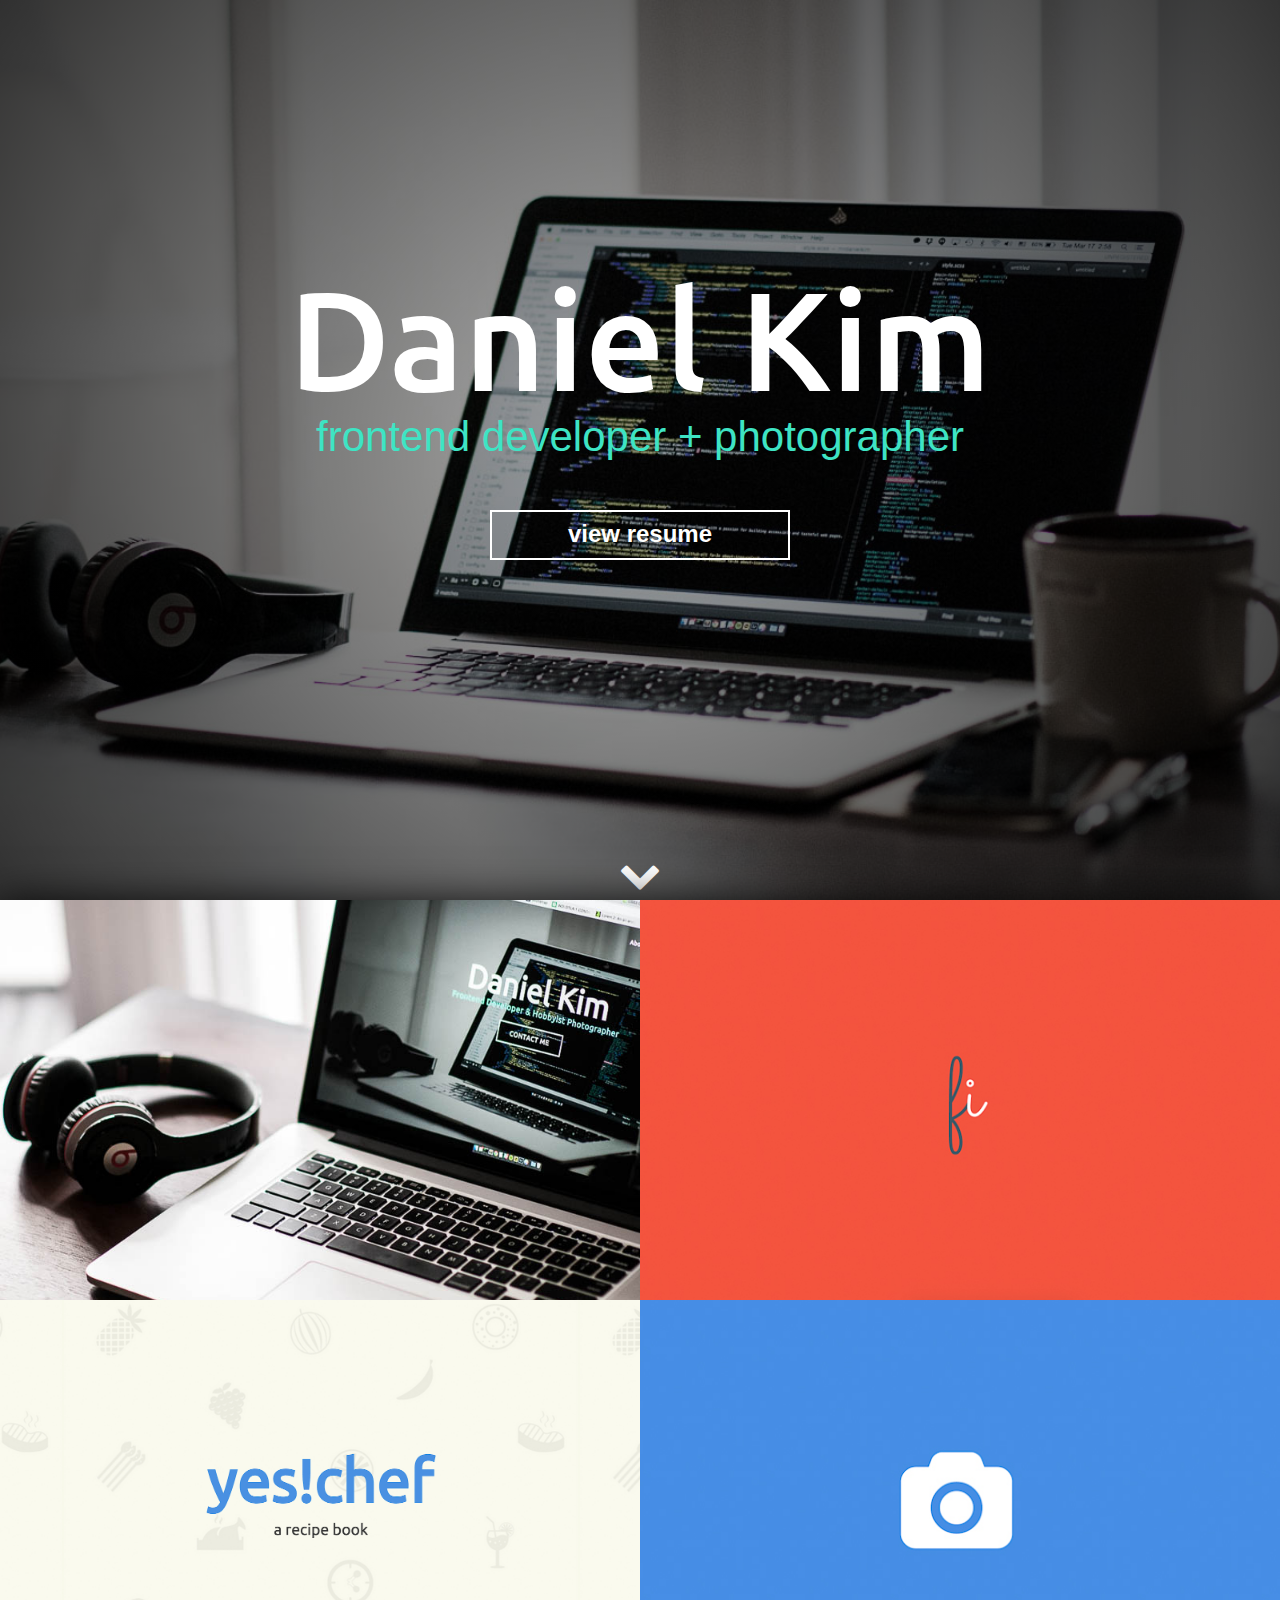
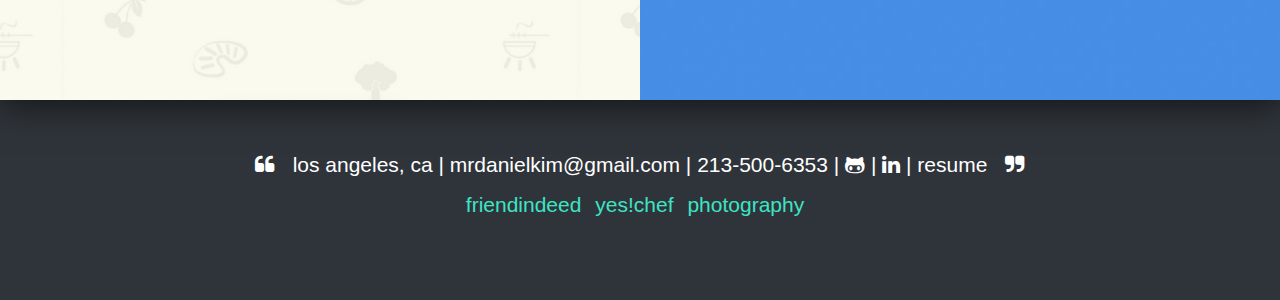
==== commit 8b639ca5: "blah" ====
--- a/public/index.html
+++ b/public/index.html
@@ -6,7 +6,7 @@
 	<title>Daniel Kim</title>
 	<link rel="stylesheet" href="https://maxcdn.bootstrapcdn.com/bootstrap/3.3.1/css/bootstrap.min.css">
 	<link rel="stylesheet" href="https://maxcdn.bootstrapcdn.com/font-awesome/4.3.0/css/font-awesome.min.css">
-	<link rel="stylesheet" href="css/main.css">
+	<link rel="stylesheet" href="css/style.css">
 	<link rel="stylesheet" href="css/animate.css">
 	
 	<script type="text/javascript" src="js/jquery-1.9.1.min.js"></script>
@@ -23,7 +23,22 @@
 		<div class="intro-text">
 			<h1 class="intro-name fadeInDown animated">Daniel Kim</h1>
 			<h5 class="intro-desc fadeInDown animated">frontend developer + photographer</h5>
+			
+			<div class="btn-wrapper">
+				<a class="btn3" href="/images/Daniel-Kim-Resume-v2.pdf" download="Daniel_Kim_Resume" target="_blank">
+					<svg width="100%" height="100%">
+						<line class="top" x1="0" y1="0" x2="900" y2="0"/>
+						<line class="left" x1="0" y1="50" x2="0" y2="-100"/>
+						<line class="bottom" x1="300" y1="50" x2="-600" y2="50"/>
+						<line class="right" x1="300" y1="0" x2="300" y2="300"/>
+					</svg>
+					<p>view resume</p>
+				</a>
+			</div>
+
 		</div>
+
+
 		<div id="downIcon_container">
 			<div id="downIcon">
 				<i class="fa fa-chevron-down fa-2x"></i>
@@ -45,7 +60,7 @@
 									<a href="https://github.com/jolamola"><i class="fa fa-github-alt fa-1x fa-icon-custom"></i></a> | 
 									<a href="http://www.linkedin.com/in/mrdanielkim"><i class="fa fa-linkedin fa-1x fa-icon-custom"></i></a>
 								</span> <br><br>
-								<a href="/images/Daniel-Kim-Resume-v2.pdf" class="btn-main" download="Daniel_Kim_Resume">Resume</a>
+								<a href="/images/Daniel-Kim-Resume-v2.pdf" class="btn-main" download="Daniel_Kim_Resume" target="_blank">Resume</a>
 							</div>
 						</div>
 					</div> 
@@ -148,6 +163,6 @@
 		</div>
 
 	</section>
-	</body>
+</body>
 
-	</html>+</html>--- a/public/css/style.css
+++ b/public/css/style.css
@@ -0,0 +1,2 @@
+@import url(https://fonts.googleapis.com/css?family=Ubuntu:300,400,500,700);@import url(https://fonts.googleapis.com/css?family=Sacramento|Chelsea+Market);.btn,.btn3{width:300px;height:50px;background:transparent;position:relative;display:block;margin:50px auto;cursor:pointer;text-align:center}.btn:hover p,.btn3:hover p{color:#3ee4c4;letter-spacing:2px;font-weight:bold}.btn svg,.btn3 svg{position:absolute;top:0;left:0}.btn p,.btn3 p{font-family:'Lato', sans-serif;font-weight:800;font-size:24px;color:#fff;line-height:48px;letter-spacing:1;margin:0;width:100%}.btn line,.btn3 line{stroke-width:4;stroke:#fff}.btn3:hover{-webkit-transition-delay:0s;transition-delay:0s}.btn3:hover svg line.top{-webkit-transform:translateX(-600px);transform:translateX(-600px)}.btn3:hover svg line.bottom{-webkit-transform:translateX(600px);transform:translateX(600px)}.btn3:hover svg line.left{-webkit-transform:translateY(50px);transform:translateY(50px)}.btn3:hover svg line.right{-webkit-transform:translateY(-50px);transform:translateY(-50px)}.btn3 p{-webkit-transition:all 0.3s ease-in-out;transition:all 0.3s ease-in-out}.btn3 svg line{-webkit-transition:all 0.3s ease-in-out;transition:all 0.3s ease-in-out}.btn3 svg line.top,.btn3 svg line.bottom{stroke-dasharray:300}.btn3 svg line.left,.btn3 svg line.right{stroke-dasharray:50}section#intro{position:relative;background:radial-gradient(circle, rgba(0,0,0,0.3), rgba(0,0,0,0.8)),url("../images/site2_bg.jpg") center center no-repeat fixed;background-size:cover;height:100vh;width:100%}@media only screen and (min-device-width: 320px) and (max-device-width: 667px){section#intro{background-attachment:scroll}}@media only screen and (min-device-width: 768px) and (max-device-width: 1024px){section#intro{background-attachment:scroll}}section#intro div.intro-text{padding:260px 0}@media only screen and (min-device-width: 320px) and (max-device-width: 667px){section#intro div.intro-text{padding-top:90px}}section#intro div.intro-text h1.intro-name{font-family:"Ubuntu",sans-serif;text-align:center;color:#fff;font-size:10em}@media only screen and (max-width: 991px){section#intro div.intro-text h1.intro-name{font-size:7em}}section#intro div.intro-text h5.intro-desc{text-align:center;color:#3ee4c4;font-size:3em;-webkit-animation-delay:0.4s;animation-delay:0.4s}@media only screen and (max-width: 991px){section#intro div.intro-text h5.intro-desc{font-size:2em}}section#intro div#downIcon_container{position:absolute;width:100%;bottom:5px;text-align:center}@media only screen and (min-device-width: 320px) and (max-device-width: 667px){section#intro div#downIcon_container{bottom:10px}}section#intro div#downIcon_container #downIcon{line-height:0;-webkit-animation-delay:0.8s;animation-delay:0.8s}section#intro div#downIcon_container #downIcon i{font-size:3em;color:#fff}#aboutme{background:url("../images/aboutme.jpg");background-size:cover;background-repeat:no-repeat;background-position:center center;height:auto}#yc4{background:url("../images/yc4.jpg");background-size:cover;background-repeat:no-repeat;background-position:center center;height:auto}#fi{background:url("../images/fi.jpg");background-size:cover;background-repeat:no-repeat;background-position:center center;height:auto}#photos{background:url("../images/photos.jpg");background-size:cover;background-repeat:no-repeat;background-position:center center;height:auto}section#project-content{position:relative;padding:0;box-shadow:0 0px 36px 0px rgba(0,0,0,0.8)}section#project-content div.menuContainer{padding:0}section#project-content div.menuContainer div.project-container{min-height:400px}section#project-content div.menuContainer div.project-container:hover{background-color:rgba(0,0,0,0.8);-webkit-transition:all linear 0.1s;transition:all linear 0.1s}@media only screen and (max-width: 991px){section#project-content div.menuContainer div.project-container:hover{background-color:transparent}}section#project-content div.menuContainer div.project-container:hover div.project{opacity:1;display:block}@media only screen and (max-width: 991px){section#project-content div.menuContainer div.project-container:hover div.project{opacity:0}}section#project-content div.menuContainer div.project-container div.project{opacity:0;padding:50px 50px 0 50px}section#project-content div.menuContainer div.project-container div.project span.project-title{font-family:"Ubuntu",sans-serif;font-weight:700;font-size:3em;color:#3ee4c4;border-bottom:2px solid #3ee4c4}@media only screen and (max-width: 991px){section#project-content div.menuContainer div.project-container div.project span.project-title{font-size:2em}}section#project-content div.menuContainer div.project-container div.project span.project-desc{font-family:"Ubuntu",sans-serif;font-weight:500;font-size:2em;color:#E4F1FE;line-height:1.2em;display:block;margin-top:10px}@media only screen and (max-width: 991px){section#project-content div.menuContainer div.project-container div.project span.project-desc{font-size:1.5em}}section#project-content div.menuContainer div.project-container div.project span.project-build{font-family:"Ubuntu",sans-serif;font-weight:300;font-size:1.5em;color:#E4F1FE;display:block;margin-top:-15px}@media only screen and (max-width: 991px){section#project-content div.menuContainer div.project-container div.project span.project-build{font-size:1em}}section#project-content div.menuContainer div.project-container div.project a{color:#3ee4c4}section#project-content div.menuContainer div.project-container div.project a i{color:#E4F1FE}section#project-content div.menuContainer div.project-container div.project a i:hover{color:#3ee4c4;-webkit-transition:all linear 0.2s;transition:all linear 0.2s}section#project-content div.menuContainer div.project-container div.project .btn-main,section#project-content div.menuContainer div.project-container div.project .btn-main:focus{font-family:"Ubuntu",sans-serif;font-weight:400;font-color:#3ee4c4;font-size:20px;background:transparent;border:1px solid #3ee4c4;border-radius:2px;padding:15px 30px;text-transform:uppercase;text-decoration:none;box-shadow:inset 0 0 0 0 #3ee4c4;-webkit-transition:all linear 0.2s;transition:all linear 0.2s}section#project-content div.menuContainer div.project-container div.project .btn-main:hover,section#project-content div.menuContainer div.project-container div.project .btn-main:focus:hover{box-shadow:inset 100px -100px 0 0 #3ee4c4;color:#000;text-decoration:none}@media only screen and (min-width: 992px){section#project-content div.collapse_project{display:none}}@media only screen and (max-width: 991px){section#project-content div.collapse_project{position:relative;text-align:center;background-color:#303030;height:250px;padding:15px 15px 15px 30px}}section#project-content div.collapse_project span.project-title{font-family:"Ubuntu",sans-serif;font-weight:700;font-size:3em;color:#3ee4c4;border-bottom:2px solid #3ee4c4}@media only screen and (max-width: 991px){section#project-content div.collapse_project span.project-title{font-size:2em}}section#project-content div.collapse_project span.project-desc{font-family:"Ubuntu",sans-serif;font-weight:500;font-size:2em;color:#E4F1FE;line-height:1.2em;display:block;margin-top:10px}@media only screen and (max-width: 991px){section#project-content div.collapse_project span.project-desc{font-size:1.5em}}section#project-content div.collapse_project span.project-build{font-family:"Ubuntu",sans-serif;font-weight:300;font-size:1.5em;color:#E4F1FE;display:block;margin-top:-15px}@media only screen and (max-width: 991px){section#project-content div.collapse_project span.project-build{font-size:1em}}section#project-content div.collapse_project a{color:#3ee4c4}section#project-content div.collapse_project a i{color:#E4F1FE}section#project-content div.collapse_project a i:hover{color:#3ee4c4;-webkit-transition:all linear 0.2s;transition:all linear 0.2s}section#project-content div.collapse_project .btn-main,section#project-content div.collapse_project .btn-main:focus{font-family:"Ubuntu",sans-serif;font-weight:400;font-color:#3ee4c4;font-size:20px;background:transparent;border:1px solid #3ee4c4;border-radius:2px;padding:15px 30px;text-transform:uppercase;text-decoration:none;box-shadow:inset 0 0 0 0 #3ee4c4;-webkit-transition:all linear 0.2s;transition:all linear 0.2s}section#project-content div.collapse_project .btn-main:hover,section#project-content div.collapse_project .btn-main:focus:hover{box-shadow:inset 100px -100px 0 0 #3ee4c4;color:#000;text-decoration:none}section#footer{background-color:#2F343A;height:200px}@media only screen and (max-width: 768px){section#footer div.footer-content{display:none}}section#footer div.footer-content div.footer-contactme{color:#fff;font-size:1.5em;text-align:center;padding-top:50px}section#footer div.footer-content div.footer-contactme i{color:#fff}section#footer div.footer-content div.footer-contactme a,section#footer div.footer-content div.footer-contactme a i{color:#fff}section#footer div.footer-content div.footer-contactme a:hover,section#footer div.footer-content div.footer-contactme a i:hover{color:#3ee4c4;text-decoration:none}section#footer div.footer-content div.footer-proj{margin-top:10px;display:block;text-align:center}section#footer div.footer-content div.footer-proj a{font-size:1.5em;color:#3ee4c4;margin-right:10px}section#footer div.footer-content div.footer-proj a:hover{color:#fff;text-decoration:none}section#footer div.collapse-footer{display:none}@media only screen and (max-width: 768px){section#footer div.collapse-footer{display:inline}section#footer div.collapse-footer ul{text-align:center;padding-top:20px;font-family:'Ubuntu', sans-serif;list-style:none;font-size:1.5em;color:white}section#footer div.collapse-footer li a i{color:#fff}section#footer div.collapse-footer li a i:hover{color:#3ee4c4}section#footer div.collapse-footer li a{color:#fff;font-size:1em}section#footer div.collapse-footer li a:hover{color:#3ee4c4;text-decoration:none}}h1,h2,h3,h4,h5,h6{margin:0}body{width:100%;height:100%}a:hover{text-decoration:none}.loader{position:fixed;left:0px;top:0px;width:100%;height:100%;z-index:9999;background:url("../images/ajax_loader_gray_64.gif") center no-repeat #fff}
+/*# sourceMappingURL=style.css.map */
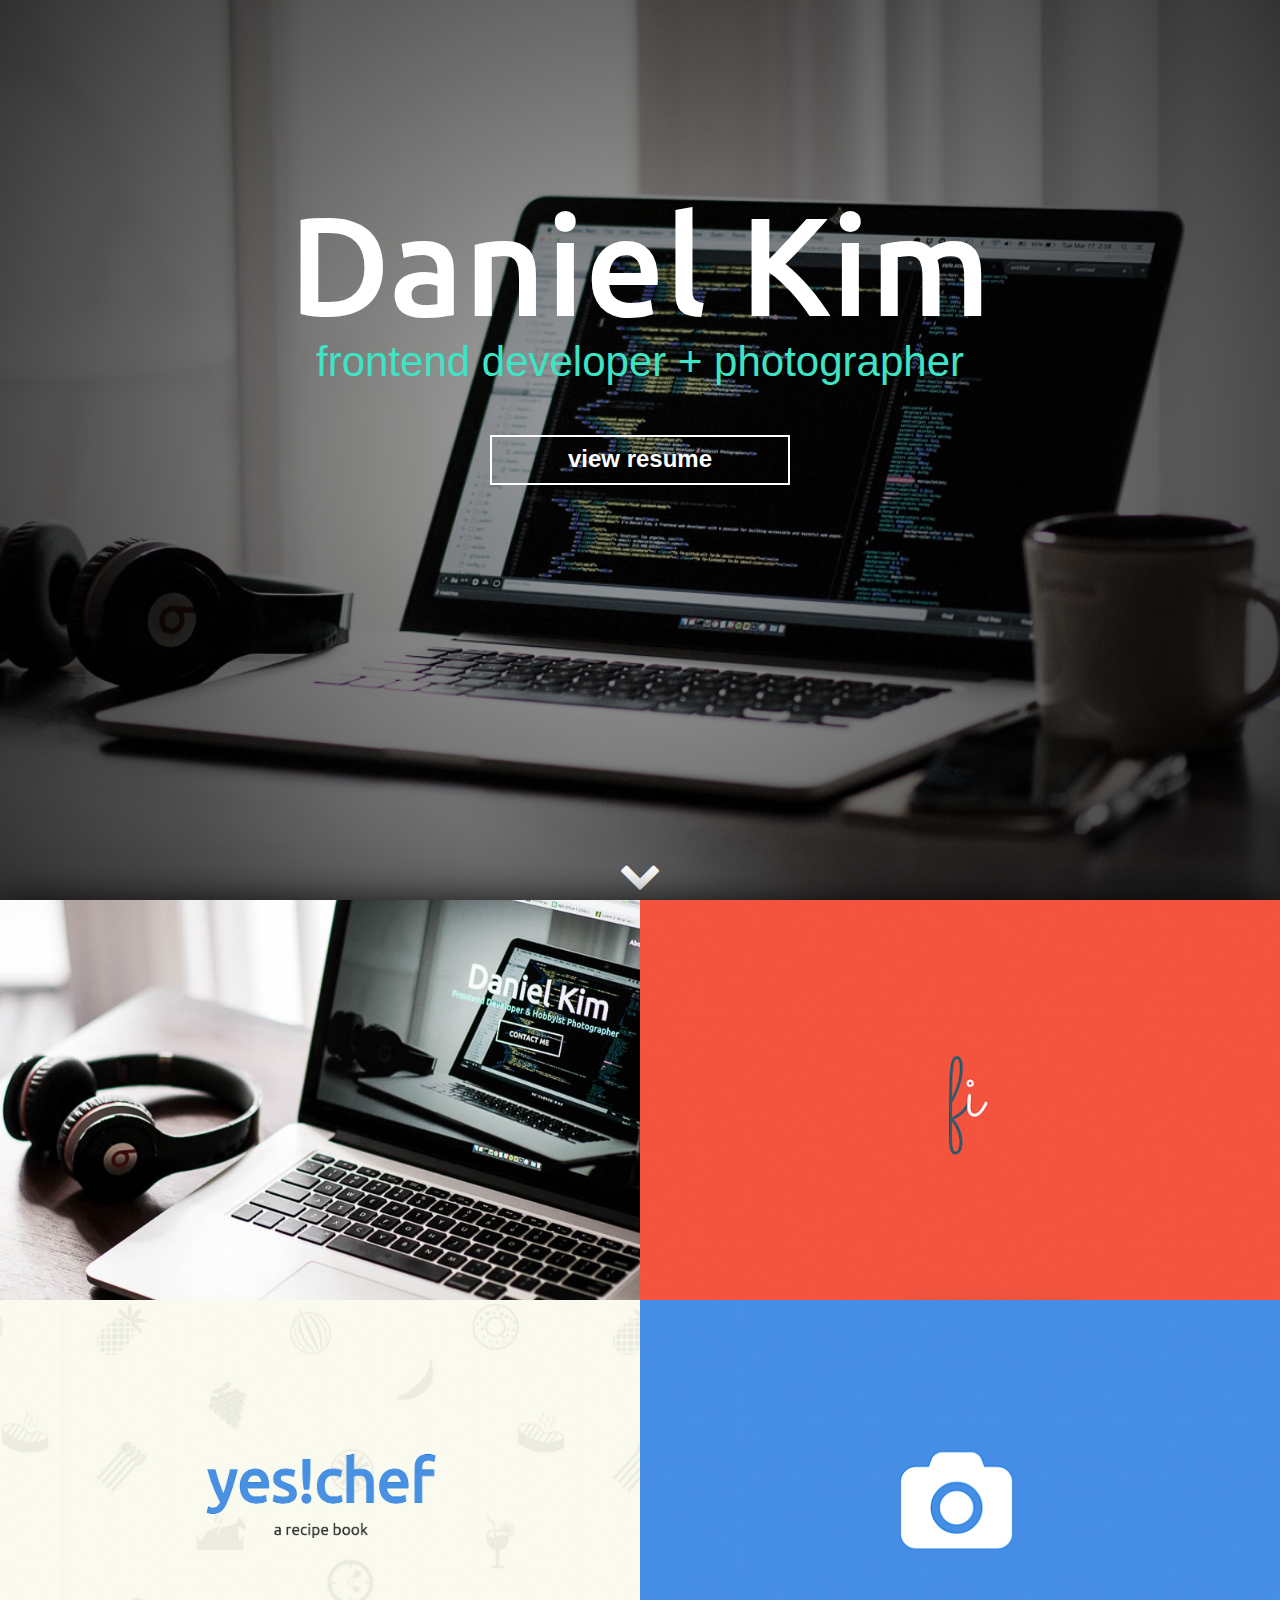
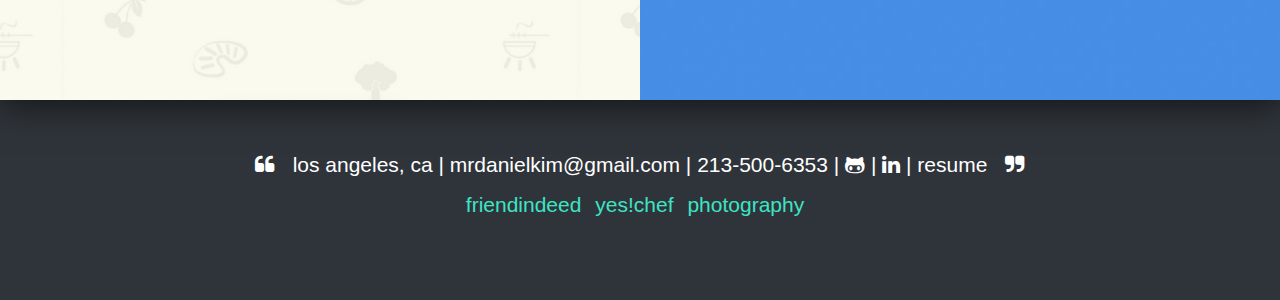
==== commit 16976c22: "removes resume button on contact me area" ====
--- a/public/index.html
+++ b/public/index.html
@@ -60,7 +60,7 @@
 									<a href="https://github.com/jolamola"><i class="fa fa-github-alt fa-1x fa-icon-custom"></i></a> | 
 									<a href="http://www.linkedin.com/in/mrdanielkim"><i class="fa fa-linkedin fa-1x fa-icon-custom"></i></a>
 								</span> <br><br>
-								<a href="/images/Daniel-Kim-Resume-v2.pdf" class="btn-main" download="Daniel_Kim_Resume" target="_blank">Resume</a>
+<!-- 								<a href="/images/Daniel-Kim-Resume-v2.pdf" class="btn-main" download="Daniel_Kim_Resume" target="_blank">Resume</a> -->
 							</div>
 						</div>
 					</div> 
@@ -71,7 +71,7 @@
 							<a href="https://github.com/jolamola"><i class="fa fa-github-alt fa-1x fa-icon-custom"></i></a> | 
 							<a href="http://www.linkedin.com/in/mrdanielkim"><i class="fa fa-linkedin fa-1x fa-icon-custom"></i></a>
 						</span> <br><br>
-						<a href="/images/Daniel-Kim-Resume-v2.pdf" class="btn-main" download="Daniel_Kim_Resume">Resume</a>
+						<!-- <a href="/images/Daniel-Kim-Resume-v2.pdf" class="btn-main" download="Daniel_Kim_Resume">Resume</a> -->
 					</div>
 				</div><!-- About me -->
 
--- a/public/css/style.css
+++ b/public/css/style.css
@@ -1,2 +1,371 @@
-@import url(https://fonts.googleapis.com/css?family=Ubuntu:300,400,500,700);@import url(https://fonts.googleapis.com/css?family=Sacramento|Chelsea+Market);.btn,.btn3{width:300px;height:50px;background:transparent;position:relative;display:block;margin:50px auto;cursor:pointer;text-align:center}.btn:hover p,.btn3:hover p{color:#3ee4c4;letter-spacing:2px;font-weight:bold}.btn svg,.btn3 svg{position:absolute;top:0;left:0}.btn p,.btn3 p{font-family:'Lato', sans-serif;font-weight:800;font-size:24px;color:#fff;line-height:48px;letter-spacing:1;margin:0;width:100%}.btn line,.btn3 line{stroke-width:4;stroke:#fff}.btn3:hover{-webkit-transition-delay:0s;transition-delay:0s}.btn3:hover svg line.top{-webkit-transform:translateX(-600px);transform:translateX(-600px)}.btn3:hover svg line.bottom{-webkit-transform:translateX(600px);transform:translateX(600px)}.btn3:hover svg line.left{-webkit-transform:translateY(50px);transform:translateY(50px)}.btn3:hover svg line.right{-webkit-transform:translateY(-50px);transform:translateY(-50px)}.btn3 p{-webkit-transition:all 0.3s ease-in-out;transition:all 0.3s ease-in-out}.btn3 svg line{-webkit-transition:all 0.3s ease-in-out;transition:all 0.3s ease-in-out}.btn3 svg line.top,.btn3 svg line.bottom{stroke-dasharray:300}.btn3 svg line.left,.btn3 svg line.right{stroke-dasharray:50}section#intro{position:relative;background:radial-gradient(circle, rgba(0,0,0,0.3), rgba(0,0,0,0.8)),url("../images/site2_bg.jpg") center center no-repeat fixed;background-size:cover;height:100vh;width:100%}@media only screen and (min-device-width: 320px) and (max-device-width: 667px){section#intro{background-attachment:scroll}}@media only screen and (min-device-width: 768px) and (max-device-width: 1024px){section#intro{background-attachment:scroll}}section#intro div.intro-text{padding:260px 0}@media only screen and (min-device-width: 320px) and (max-device-width: 667px){section#intro div.intro-text{padding-top:90px}}section#intro div.intro-text h1.intro-name{font-family:"Ubuntu",sans-serif;text-align:center;color:#fff;font-size:10em}@media only screen and (max-width: 991px){section#intro div.intro-text h1.intro-name{font-size:7em}}section#intro div.intro-text h5.intro-desc{text-align:center;color:#3ee4c4;font-size:3em;-webkit-animation-delay:0.4s;animation-delay:0.4s}@media only screen and (max-width: 991px){section#intro div.intro-text h5.intro-desc{font-size:2em}}section#intro div#downIcon_container{position:absolute;width:100%;bottom:5px;text-align:center}@media only screen and (min-device-width: 320px) and (max-device-width: 667px){section#intro div#downIcon_container{bottom:10px}}section#intro div#downIcon_container #downIcon{line-height:0;-webkit-animation-delay:0.8s;animation-delay:0.8s}section#intro div#downIcon_container #downIcon i{font-size:3em;color:#fff}#aboutme{background:url("../images/aboutme.jpg");background-size:cover;background-repeat:no-repeat;background-position:center center;height:auto}#yc4{background:url("../images/yc4.jpg");background-size:cover;background-repeat:no-repeat;background-position:center center;height:auto}#fi{background:url("../images/fi.jpg");background-size:cover;background-repeat:no-repeat;background-position:center center;height:auto}#photos{background:url("../images/photos.jpg");background-size:cover;background-repeat:no-repeat;background-position:center center;height:auto}section#project-content{position:relative;padding:0;box-shadow:0 0px 36px 0px rgba(0,0,0,0.8)}section#project-content div.menuContainer{padding:0}section#project-content div.menuContainer div.project-container{min-height:400px}section#project-content div.menuContainer div.project-container:hover{background-color:rgba(0,0,0,0.8);-webkit-transition:all linear 0.1s;transition:all linear 0.1s}@media only screen and (max-width: 991px){section#project-content div.menuContainer div.project-container:hover{background-color:transparent}}section#project-content div.menuContainer div.project-container:hover div.project{opacity:1;display:block}@media only screen and (max-width: 991px){section#project-content div.menuContainer div.project-container:hover div.project{opacity:0}}section#project-content div.menuContainer div.project-container div.project{opacity:0;padding:50px 50px 0 50px}section#project-content div.menuContainer div.project-container div.project span.project-title{font-family:"Ubuntu",sans-serif;font-weight:700;font-size:3em;color:#3ee4c4;border-bottom:2px solid #3ee4c4}@media only screen and (max-width: 991px){section#project-content div.menuContainer div.project-container div.project span.project-title{font-size:2em}}section#project-content div.menuContainer div.project-container div.project span.project-desc{font-family:"Ubuntu",sans-serif;font-weight:500;font-size:2em;color:#E4F1FE;line-height:1.2em;display:block;margin-top:10px}@media only screen and (max-width: 991px){section#project-content div.menuContainer div.project-container div.project span.project-desc{font-size:1.5em}}section#project-content div.menuContainer div.project-container div.project span.project-build{font-family:"Ubuntu",sans-serif;font-weight:300;font-size:1.5em;color:#E4F1FE;display:block;margin-top:-15px}@media only screen and (max-width: 991px){section#project-content div.menuContainer div.project-container div.project span.project-build{font-size:1em}}section#project-content div.menuContainer div.project-container div.project a{color:#3ee4c4}section#project-content div.menuContainer div.project-container div.project a i{color:#E4F1FE}section#project-content div.menuContainer div.project-container div.project a i:hover{color:#3ee4c4;-webkit-transition:all linear 0.2s;transition:all linear 0.2s}section#project-content div.menuContainer div.project-container div.project .btn-main,section#project-content div.menuContainer div.project-container div.project .btn-main:focus{font-family:"Ubuntu",sans-serif;font-weight:400;font-color:#3ee4c4;font-size:20px;background:transparent;border:1px solid #3ee4c4;border-radius:2px;padding:15px 30px;text-transform:uppercase;text-decoration:none;box-shadow:inset 0 0 0 0 #3ee4c4;-webkit-transition:all linear 0.2s;transition:all linear 0.2s}section#project-content div.menuContainer div.project-container div.project .btn-main:hover,section#project-content div.menuContainer div.project-container div.project .btn-main:focus:hover{box-shadow:inset 100px -100px 0 0 #3ee4c4;color:#000;text-decoration:none}@media only screen and (min-width: 992px){section#project-content div.collapse_project{display:none}}@media only screen and (max-width: 991px){section#project-content div.collapse_project{position:relative;text-align:center;background-color:#303030;height:250px;padding:15px 15px 15px 30px}}section#project-content div.collapse_project span.project-title{font-family:"Ubuntu",sans-serif;font-weight:700;font-size:3em;color:#3ee4c4;border-bottom:2px solid #3ee4c4}@media only screen and (max-width: 991px){section#project-content div.collapse_project span.project-title{font-size:2em}}section#project-content div.collapse_project span.project-desc{font-family:"Ubuntu",sans-serif;font-weight:500;font-size:2em;color:#E4F1FE;line-height:1.2em;display:block;margin-top:10px}@media only screen and (max-width: 991px){section#project-content div.collapse_project span.project-desc{font-size:1.5em}}section#project-content div.collapse_project span.project-build{font-family:"Ubuntu",sans-serif;font-weight:300;font-size:1.5em;color:#E4F1FE;display:block;margin-top:-15px}@media only screen and (max-width: 991px){section#project-content div.collapse_project span.project-build{font-size:1em}}section#project-content div.collapse_project a{color:#3ee4c4}section#project-content div.collapse_project a i{color:#E4F1FE}section#project-content div.collapse_project a i:hover{color:#3ee4c4;-webkit-transition:all linear 0.2s;transition:all linear 0.2s}section#project-content div.collapse_project .btn-main,section#project-content div.collapse_project .btn-main:focus{font-family:"Ubuntu",sans-serif;font-weight:400;font-color:#3ee4c4;font-size:20px;background:transparent;border:1px solid #3ee4c4;border-radius:2px;padding:15px 30px;text-transform:uppercase;text-decoration:none;box-shadow:inset 0 0 0 0 #3ee4c4;-webkit-transition:all linear 0.2s;transition:all linear 0.2s}section#project-content div.collapse_project .btn-main:hover,section#project-content div.collapse_project .btn-main:focus:hover{box-shadow:inset 100px -100px 0 0 #3ee4c4;color:#000;text-decoration:none}section#footer{background-color:#2F343A;height:200px}@media only screen and (max-width: 768px){section#footer div.footer-content{display:none}}section#footer div.footer-content div.footer-contactme{color:#fff;font-size:1.5em;text-align:center;padding-top:50px}section#footer div.footer-content div.footer-contactme i{color:#fff}section#footer div.footer-content div.footer-contactme a,section#footer div.footer-content div.footer-contactme a i{color:#fff}section#footer div.footer-content div.footer-contactme a:hover,section#footer div.footer-content div.footer-contactme a i:hover{color:#3ee4c4;text-decoration:none}section#footer div.footer-content div.footer-proj{margin-top:10px;display:block;text-align:center}section#footer div.footer-content div.footer-proj a{font-size:1.5em;color:#3ee4c4;margin-right:10px}section#footer div.footer-content div.footer-proj a:hover{color:#fff;text-decoration:none}section#footer div.collapse-footer{display:none}@media only screen and (max-width: 768px){section#footer div.collapse-footer{display:inline}section#footer div.collapse-footer ul{text-align:center;padding-top:20px;font-family:'Ubuntu', sans-serif;list-style:none;font-size:1.5em;color:white}section#footer div.collapse-footer li a i{color:#fff}section#footer div.collapse-footer li a i:hover{color:#3ee4c4}section#footer div.collapse-footer li a{color:#fff;font-size:1em}section#footer div.collapse-footer li a:hover{color:#3ee4c4;text-decoration:none}}h1,h2,h3,h4,h5,h6{margin:0}body{width:100%;height:100%}a:hover{text-decoration:none}.loader{position:fixed;left:0px;top:0px;width:100%;height:100%;z-index:9999;background:url("../images/ajax_loader_gray_64.gif") center no-repeat #fff}
+@import url(https://fonts.googleapis.com/css?family=Ubuntu:300,400,500,700);
+@import url(https://fonts.googleapis.com/css?family=Sacramento|Chelsea+Market);
+/*    Colors      */
+/*     Fonts       */
+.btn, .btn3 {
+  width: 300px;
+  height: 50px;
+  background: transparent;
+  position: relative;
+  display: block;
+  margin: 50px auto;
+  cursor: pointer;
+  text-align: center; }
+  .btn:hover p, .btn3:hover p {
+    color: #3ee4c4;
+    letter-spacing: 2px;
+    font-weight: bold; }
+  .btn svg, .btn3 svg {
+    position: absolute;
+    top: 0;
+    left: 0; }
+  .btn p, .btn3 p {
+    font-family: 'Lato', sans-serif;
+    font-weight: 800;
+    font-size: 24px;
+    color: #fff;
+    line-height: 48px;
+    letter-spacing: 1;
+    margin: 0;
+    width: 100%; }
+  .btn line, .btn3 line {
+    stroke-width: 4;
+    stroke: #fff; }
+
+.btn3:hover {
+  -webkit-transition-delay: 0s;
+  transition-delay: 0s; }
+  .btn3:hover svg line.top {
+    -webkit-transform: translateX(-600px);
+    transform: translateX(-600px); }
+  .btn3:hover svg line.bottom {
+    -webkit-transform: translateX(600px);
+    transform: translateX(600px); }
+  .btn3:hover svg line.left {
+    -webkit-transform: translateY(50px);
+    transform: translateY(50px); }
+  .btn3:hover svg line.right {
+    -webkit-transform: translateY(-50px);
+    transform: translateY(-50px); }
+.btn3 p {
+  -webkit-transition: all 0.3s ease-in-out;
+  -moz-transition: all 0.3s ease-in-out;
+  transition: all 0.3s ease-in-out; }
+.btn3 svg line {
+  -webkit-transition: all 0.3s ease-in-out;
+  -moz-transition: all 0.3s ease-in-out;
+  transition: all 0.3s ease-in-out; }
+.btn3 svg line.top, .btn3 svg line.bottom {
+  stroke-dasharray: 300; }
+.btn3 svg line.left, .btn3 svg line.right {
+  stroke-dasharray: 50; }
+
+section#intro {
+  position: relative;
+  background: radial-gradient(circle, rgba(0, 0, 0, 0.3), rgba(0, 0, 0, 0.8)), url("../images/site2_bg.jpg") center center no-repeat fixed;
+  background-size: cover;
+  height: 100vh;
+  width: 100%; }
+  @media only screen and (min-device-width: 320px) and (max-device-width: 667px) {
+    section#intro {
+      background-attachment: scroll; } }
+  @media only screen and (min-device-width: 768px) and (max-device-width: 1024px) {
+    section#intro {
+      background-attachment: scroll; } }
+  section#intro div.intro-text {
+    padding: 185px 0; }
+    @media only screen and (min-device-width: 320px) and (max-device-width: 667px) {
+      section#intro div.intro-text {
+        padding-top: 90px; } }
+    section#intro div.intro-text h1.intro-name {
+      font-family: "Ubuntu", sans-serif;
+      text-align: center;
+      color: #fff;
+      font-size: 10em; }
+      @media only screen and (max-width: 991px) {
+        section#intro div.intro-text h1.intro-name {
+          font-size: 7em; } }
+    section#intro div.intro-text h5.intro-desc {
+      text-align: center;
+      color: #3ee4c4;
+      font-size: 3em;
+      -webkit-animation-delay: 0.4s;
+      animation-delay: 0.4s; }
+      @media only screen and (max-width: 991px) {
+        section#intro div.intro-text h5.intro-desc {
+          font-size: 2em; } }
+  section#intro div#downIcon_container {
+    position: absolute;
+    width: 100%;
+    bottom: 5px;
+    text-align: center; }
+    @media only screen and (min-device-width: 320px) and (max-device-width: 667px) {
+      section#intro div#downIcon_container {
+        bottom: 10px; } }
+    section#intro div#downIcon_container #downIcon {
+      line-height: 0;
+      -webkit-animation-delay: 0.8s;
+      animation-delay: 0.8s; }
+      section#intro div#downIcon_container #downIcon i {
+        font-size: 3em;
+        color: #fff; }
+
+/*     spit them bg images out!     */
+#aboutme {
+  background: url("../images/aboutme.jpg");
+  background-size: cover;
+  background-repeat: no-repeat;
+  background-position: center center;
+  height: auto; }
+
+#yc4 {
+  background: url("../images/yc4.jpg");
+  background-size: cover;
+  background-repeat: no-repeat;
+  background-position: center center;
+  height: auto; }
+
+#fi {
+  background: url("../images/fi.jpg");
+  background-size: cover;
+  background-repeat: no-repeat;
+  background-position: center center;
+  height: auto; }
+
+#photos {
+  background: url("../images/photos.jpg");
+  background-size: cover;
+  background-repeat: no-repeat;
+  background-position: center center;
+  height: auto; }
+
+section#project-content {
+  position: relative;
+  padding: 0;
+  box-shadow: 0 0px 36px 0px rgba(0, 0, 0, 0.8); }
+  section#project-content div.menuContainer {
+    padding: 0; }
+    section#project-content div.menuContainer div.project-container {
+      min-height: 400px; }
+      section#project-content div.menuContainer div.project-container:hover {
+        background-color: rgba(0, 0, 0, 0.8);
+        -webkit-transition: all linear 0.1s;
+        -moz-transition: all linear 0.1s;
+        transition: all linear 0.1s; }
+        @media only screen and (max-width: 991px) {
+          section#project-content div.menuContainer div.project-container:hover {
+            background-color: transparent; } }
+        section#project-content div.menuContainer div.project-container:hover div.project {
+          opacity: 1;
+          display: block; }
+          @media only screen and (max-width: 991px) {
+            section#project-content div.menuContainer div.project-container:hover div.project {
+              opacity: 0; } }
+      section#project-content div.menuContainer div.project-container div.project {
+        opacity: 0;
+        padding: 50px 50px 0 50px; }
+        section#project-content div.menuContainer div.project-container div.project span.project-title {
+          font-family: "Ubuntu", sans-serif;
+          font-weight: 700;
+          font-size: 3em;
+          color: #3ee4c4;
+          border-bottom: 2px solid #3ee4c4; }
+          @media only screen and (max-width: 991px) {
+            section#project-content div.menuContainer div.project-container div.project span.project-title {
+              font-size: 2em; } }
+        section#project-content div.menuContainer div.project-container div.project span.project-desc {
+          font-family: "Ubuntu", sans-serif;
+          font-weight: 500;
+          font-size: 2em;
+          color: #E4F1FE;
+          line-height: 1.2em;
+          display: block;
+          margin-top: 10px; }
+          @media only screen and (max-width: 991px) {
+            section#project-content div.menuContainer div.project-container div.project span.project-desc {
+              font-size: 1.5em; } }
+        section#project-content div.menuContainer div.project-container div.project span.project-build {
+          font-family: "Ubuntu", sans-serif;
+          font-weight: 300;
+          font-size: 1.5em;
+          color: #E4F1FE;
+          display: block;
+          margin-top: -15px; }
+          @media only screen and (max-width: 991px) {
+            section#project-content div.menuContainer div.project-container div.project span.project-build {
+              font-size: 1em; } }
+        section#project-content div.menuContainer div.project-container div.project a {
+          color: #3ee4c4; }
+          section#project-content div.menuContainer div.project-container div.project a i {
+            color: #E4F1FE; }
+            section#project-content div.menuContainer div.project-container div.project a i:hover {
+              color: #3ee4c4;
+              -webkit-transition: all linear 0.2s;
+              -moz-transition: all linear 0.2s;
+              transition: all linear 0.2s; }
+        section#project-content div.menuContainer div.project-container div.project .btn-main,
+        section#project-content div.menuContainer div.project-container div.project .btn-main:focus {
+          font-family: "Ubuntu", sans-serif;
+          font-weight: 400;
+          font-color: #3ee4c4;
+          font-size: 20px;
+          background: transparent;
+          border: 1px solid #3ee4c4;
+          border-radius: 2px;
+          padding: 15px 30px;
+          text-transform: uppercase;
+          text-decoration: none;
+          box-shadow: inset 0 0 0 0 #3ee4c4;
+          -webkit-transition: all linear 0.2s;
+          -moz-transition: all linear 0.2s;
+          transition: all linear 0.2s; }
+          section#project-content div.menuContainer div.project-container div.project .btn-main:hover,
+          section#project-content div.menuContainer div.project-container div.project .btn-main:focus:hover {
+            box-shadow: inset 100px -100px 0 0 #3ee4c4;
+            color: #000;
+            text-decoration: none; }
+  @media only screen and (min-width: 992px) {
+    section#project-content div.collapse_project {
+      display: none; } }
+  @media only screen and (max-width: 991px) {
+    section#project-content div.collapse_project {
+      position: relative;
+      text-align: center;
+      background-color: #303030;
+      height: 250px;
+      padding: 15px 15px 15px 30px; } }
+  section#project-content div.collapse_project span.project-title {
+    font-family: "Ubuntu", sans-serif;
+    font-weight: 700;
+    font-size: 3em;
+    color: #3ee4c4;
+    border-bottom: 2px solid #3ee4c4; }
+    @media only screen and (max-width: 991px) {
+      section#project-content div.collapse_project span.project-title {
+        font-size: 2em; } }
+  section#project-content div.collapse_project span.project-desc {
+    font-family: "Ubuntu", sans-serif;
+    font-weight: 500;
+    font-size: 2em;
+    color: #E4F1FE;
+    line-height: 1.2em;
+    display: block;
+    margin-top: 10px; }
+    @media only screen and (max-width: 991px) {
+      section#project-content div.collapse_project span.project-desc {
+        font-size: 1.5em; } }
+  section#project-content div.collapse_project span.project-build {
+    font-family: "Ubuntu", sans-serif;
+    font-weight: 300;
+    font-size: 1.5em;
+    color: #E4F1FE;
+    display: block;
+    margin-top: -15px; }
+    @media only screen and (max-width: 991px) {
+      section#project-content div.collapse_project span.project-build {
+        font-size: 1em; } }
+  section#project-content div.collapse_project a {
+    color: #3ee4c4; }
+    section#project-content div.collapse_project a i {
+      color: #E4F1FE; }
+      section#project-content div.collapse_project a i:hover {
+        color: #3ee4c4;
+        -webkit-transition: all linear 0.2s;
+        -moz-transition: all linear 0.2s;
+        transition: all linear 0.2s; }
+  section#project-content div.collapse_project .btn-main,
+  section#project-content div.collapse_project .btn-main:focus {
+    font-family: "Ubuntu", sans-serif;
+    font-weight: 400;
+    font-color: #3ee4c4;
+    font-size: 20px;
+    background: transparent;
+    border: 1px solid #3ee4c4;
+    border-radius: 2px;
+    padding: 15px 30px;
+    text-transform: uppercase;
+    text-decoration: none;
+    box-shadow: inset 0 0 0 0 #3ee4c4;
+    -webkit-transition: all linear 0.2s;
+    -moz-transition: all linear 0.2s;
+    transition: all linear 0.2s; }
+    section#project-content div.collapse_project .btn-main:hover,
+    section#project-content div.collapse_project .btn-main:focus:hover {
+      box-shadow: inset 100px -100px 0 0 #3ee4c4;
+      color: #000;
+      text-decoration: none; }
+
+section#footer {
+  background-color: #2F343A;
+  height: 200px; }
+  @media only screen and (max-width: 768px) {
+    section#footer div.footer-content {
+      display: none; } }
+  section#footer div.footer-content div.footer-contactme {
+    color: #fff;
+    font-size: 1.5em;
+    text-align: center;
+    padding-top: 50px; }
+    section#footer div.footer-content div.footer-contactme i {
+      color: #fff; }
+    section#footer div.footer-content div.footer-contactme a, section#footer div.footer-content div.footer-contactme a i {
+      color: #fff; }
+      section#footer div.footer-content div.footer-contactme a:hover, section#footer div.footer-content div.footer-contactme a i:hover {
+        color: #3ee4c4;
+        text-decoration: none; }
+  section#footer div.footer-content div.footer-proj {
+    margin-top: 10px;
+    display: block;
+    text-align: center; }
+    section#footer div.footer-content div.footer-proj a {
+      font-size: 1.5em;
+      color: #3ee4c4;
+      margin-right: 10px; }
+      section#footer div.footer-content div.footer-proj a:hover {
+        color: #fff;
+        text-decoration: none; }
+  section#footer div.collapse-footer {
+    display: none; }
+    @media only screen and (max-width: 768px) {
+      section#footer div.collapse-footer {
+        display: inline; }
+        section#footer div.collapse-footer ul {
+          text-align: center;
+          padding-top: 20px;
+          font-family: 'Ubuntu', sans-serif;
+          list-style: none;
+          font-size: 1.5em;
+          color: white; }
+        section#footer div.collapse-footer li a i {
+          color: #fff; }
+          section#footer div.collapse-footer li a i:hover {
+            color: #3ee4c4; }
+        section#footer div.collapse-footer li a {
+          color: #fff;
+          font-size: 1em; }
+          section#footer div.collapse-footer li a:hover {
+            color: #3ee4c4;
+            text-decoration: none; } }
+
+/*       GENERAL         */
+h1, h2, h3, h4, h5, h6 {
+  margin: 0; }
+
+body {
+  width: 100%;
+  height: 100%; }
+
+a:hover {
+  text-decoration: none; }
+
+/*gif for load screen*/
+.loader {
+  position: fixed;
+  left: 0px;
+  top: 0px;
+  width: 100%;
+  height: 100%;
+  z-index: 9999;
+  background: url("../images/ajax_loader_gray_64.gif") center no-repeat #fff; }
+
 /*# sourceMappingURL=style.css.map */
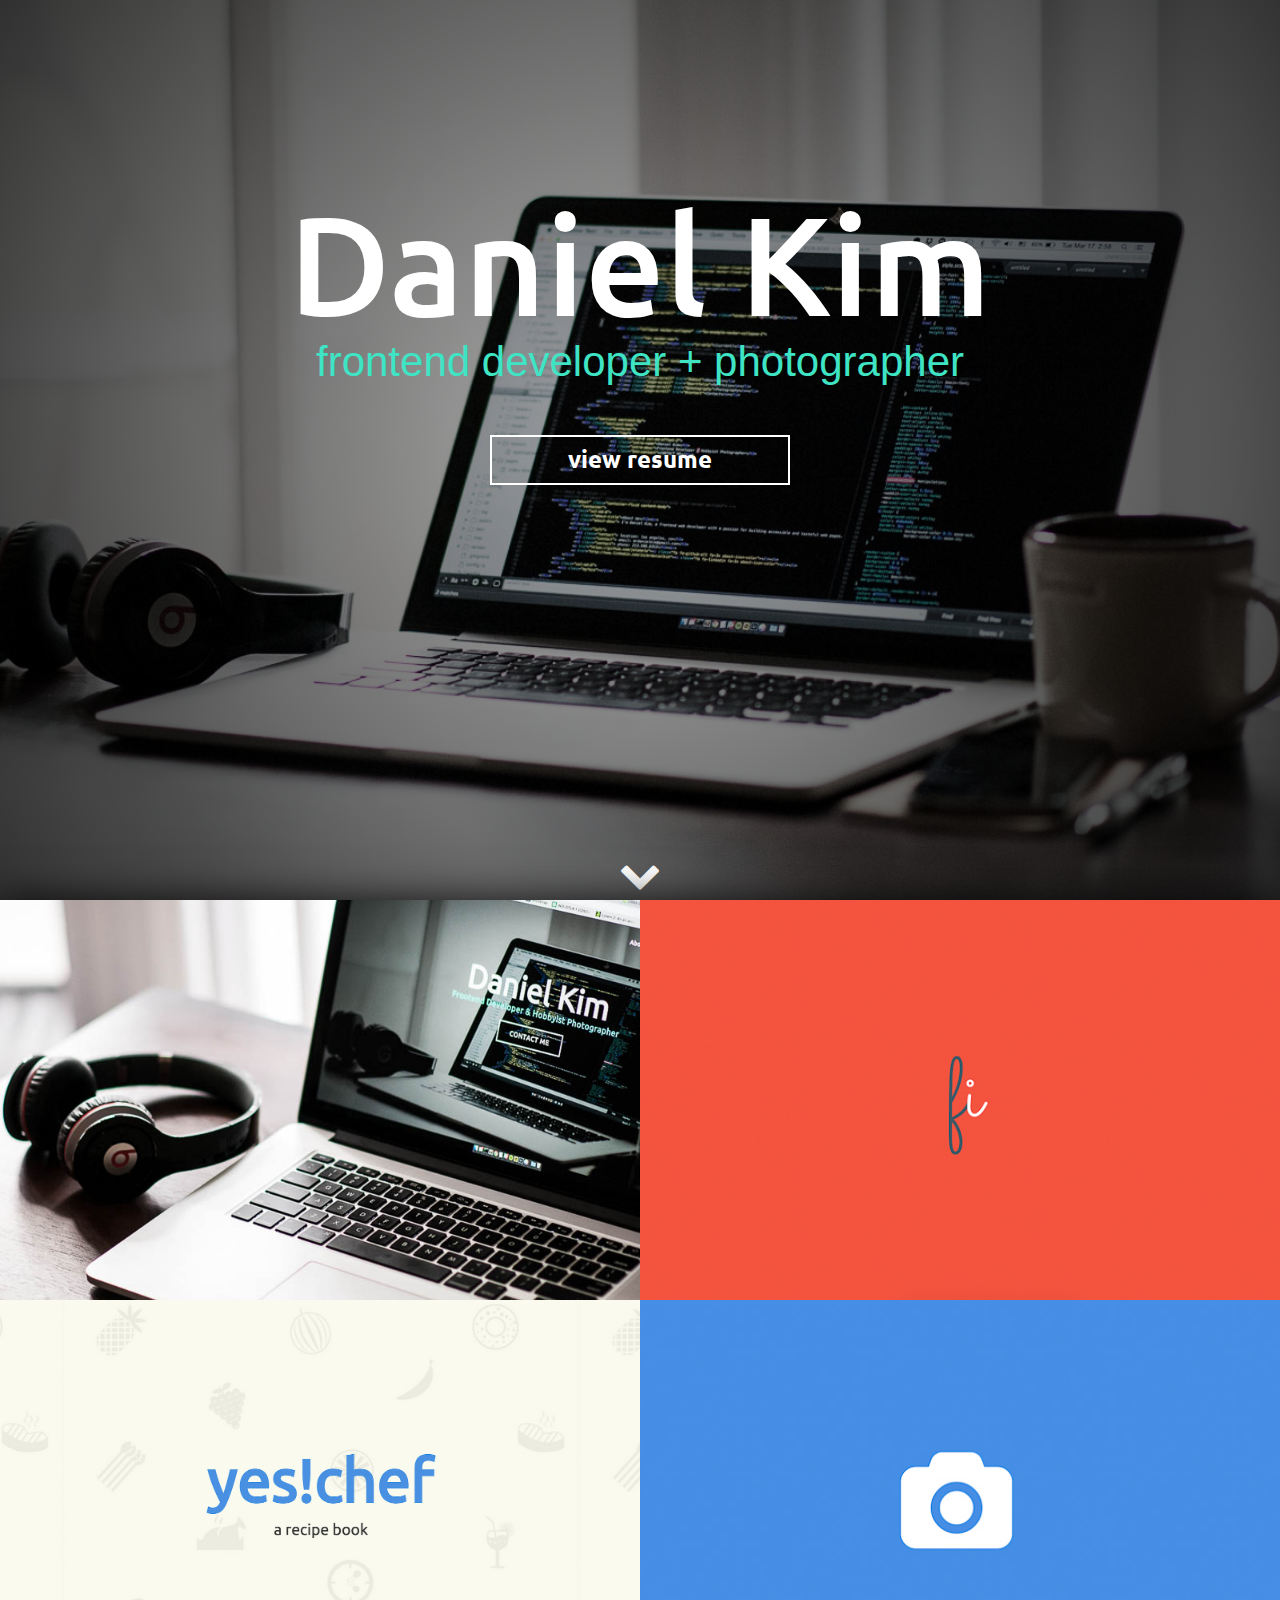
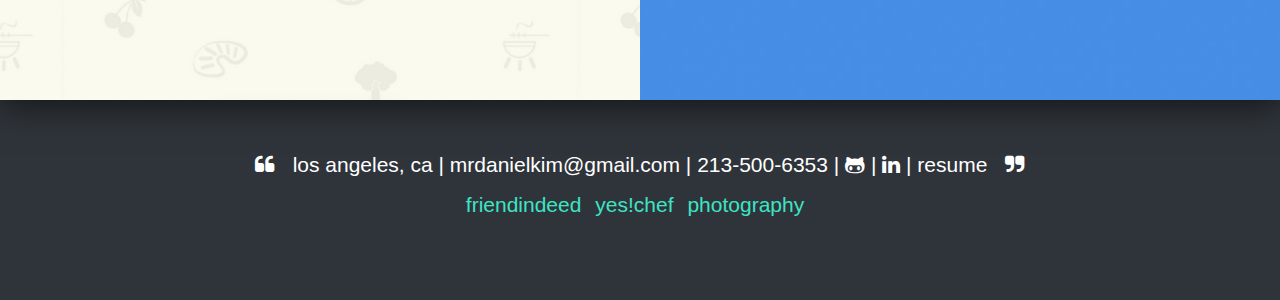
==== commit 7ee4f4c4: "switches to new buttons" ====
--- a/public/index.html
+++ b/public/index.html
@@ -51,7 +51,7 @@
 			<div class="row">
 
 				<div class="menuContainer col-xs-12 col-sm-6 box">
-					<div id="aboutme">
+					<div id="aboutme" class="collapse-project">
 						<div class="project-container">
 							<div class="project">
 								<span class="project-title">Contact Me</span><br><br>
@@ -60,7 +60,7 @@
 									<a href="https://github.com/jolamola"><i class="fa fa-github-alt fa-1x fa-icon-custom"></i></a> | 
 									<a href="http://www.linkedin.com/in/mrdanielkim"><i class="fa fa-linkedin fa-1x fa-icon-custom"></i></a>
 								</span> <br><br>
-<!-- 								<a href="/images/Daniel-Kim-Resume-v2.pdf" class="btn-main" download="Daniel_Kim_Resume" target="_blank">Resume</a> -->
+								<!-- 								<a href="/images/Daniel-Kim-Resume-v2.pdf" class="btn-main" download="Daniel_Kim_Resume" target="_blank">Resume</a> -->
 							</div>
 						</div>
 					</div> 
@@ -81,16 +81,38 @@
 							<div class="project">
 								<span class="project-title">friendindeed</span>
 								<span class="project-desc">spread kindness through good deeds</span><br>
-								<span class="project-build">built with: HTML5/CSS3, SASS, Bootstrap, Rails, PostgreSQL, Bootstrap, Facebook API</span><br><br>
-								<a href="https://friendindeed.herokuapp.com" class="btn-main"> Visit Me </a>
+								<span class="project-build">built with: HTML5/CSS3, SASS, Bootstrap, Rails, PostgreSQL, Bootstrap, Facebook API</span>
+
+								<!-- <div class="btn-wrapper"> -->
+								<a class="btn6" href="https://friendindeed.herokuapp.com" target="_blank">
+									<svg width="100%" height="100%">
+										<line class="top" x1="0" y1="0" x2="450" y2="0"/>
+										<line class="left" x1="0" y1="25" x2="0" y2="-100"/>
+										<line class="bottom" x1="150" y1="50" x2="-300" y2="50"/>
+										<line class="right" x1="150" y1="25" x2="150" y2="150"/>
+									</svg>
+									<p>visit me</p>
+								</a>
+								<!-- </div> -->
+
 							</div>
 						</div>
 					</div> 
 					<div class="collapse_project">
 						<span class="project-title">friendindeed</span>
 						<span class="project-desc">spread kindness through good deeds</span><br>
-						<span class="project-build">built with: HTML5/CSS3, SASS, Bootstrap, Rails, PostgreSQL, Bootstrap, Facebook API</span><br><br>
-						<a href="https://friendindeed.herokuapp.com" class="btn-main"> Visit Me </a>
+						<span class="project-build">built with: HTML5/CSS3, SASS, Bootstrap, Rails, PostgreSQL, Bootstrap, Facebook API</span>
+
+						<a class="btn6" href="https://friendindeed.herokuapp.com" target="_blank">
+							<svg width="100%" height="100%">
+								<line class="top" x1="0" y1="0" x2="450" y2="0"/>
+								<line class="left" x1="0" y1="25" x2="0" y2="-100"/>
+								<line class="bottom" x1="150" y1="50" x2="-300" y2="50"/>
+								<line class="right" x1="150" y1="25" x2="150" y2="150"/>
+							</svg>
+							<p>visit me</p>
+						</a>
+						<!-- <a href="https://friendindeed.herokuapp.com" class="btn-main"> Visit Me </a> -->
 					</div>
 				</div><!-- Friend Indeed -->
 
@@ -100,16 +122,34 @@
 							<div class="project">
 								<span class="project-title">yes!chef</span><br>
 								<span class="project-desc">store your favorite recipes</span><br>
-								<span class="project-build">built with: HTML5/CSS3, SASS, Bootstrap, jQuery, Rails, MongoDB, Bootstrap</span><br><br>
-								<a href="https://yeschef.herokuapp.com" class="btn-main"> Visit Me </a>
+								<span class="project-build">built with: HTML5/CSS3, SASS, Bootstrap, jQuery, Rails, MongoDB</span>
+								<a class="btn6" href="https://yeschef.herokuapp.com" target="_blank">
+									<svg width="100%" height="100%">
+										<line class="top" x1="0" y1="0" x2="450" y2="0"/>
+										<line class="left" x1="0" y1="25" x2="0" y2="-100"/>
+										<line class="bottom" x1="150" y1="50" x2="-300" y2="50"/>
+										<line class="right" x1="150" y1="25" x2="150" y2="150"/>
+									</svg>
+									<p>visit me</p>
+								</a>
+								<!-- <a href="https://yeschef.herokuapp.com" class="btn-main"> Visit Me </a> -->
 							</div>
 						</div>
 					</div> 
 					<div class="collapse_project">
 						<span class="project-title">yes!chef</span><br>
 						<span class="project-desc">store your favorite recipes</span><br>
-						<span class="project-build">built with: HTML5/CSS3, SASS, Bootstrap, Rails, MongoDB, Bootstrap</span><br><br>
-						<a href="https://yeschef.herokuapp.com" class="btn-main"> Visit Me </a>
+						<span class="project-build">built with: HTML5/CSS3, SASS, Bootstrap, Rails, MongoDB</span>
+						<a class="btn6" href="https://yeschef.herokuapp.com" target="_blank">
+							<svg width="100%" height="100%">
+								<line class="top" x1="0" y1="0" x2="450" y2="0"/>
+								<line class="left" x1="0" y1="25" x2="0" y2="-100"/>
+								<line class="bottom" x1="150" y1="50" x2="-300" y2="50"/>
+								<line class="right" x1="150" y1="25" x2="150" y2="150"/>
+							</svg>
+							<p>visit me</p>
+						</a>
+						<!-- <a href="https://yeschef.herokuapp.com" class="btn-main"> Visit Me </a> -->
 					</div>
 				</div><!-- Yes Chef -->
 
@@ -118,15 +158,33 @@
 						<div class="project-container">
 							<div class="project">
 								<span class="project-title">Photography</span>
-								<span class="project-desc">A sample of my work</span><br><br>
-								<a href="https://mrdanielkim-photo.herokuapp.com/" class="btn-main"> Visit Me </a>
+								<span class="project-desc">A sample of my work</span>
+								<a class="btn6" href="https://mrdanielkim-photo.herokuapp.com/" target="_blank">
+									<svg width="100%" height="100%">
+										<line class="top" x1="0" y1="0" x2="450" y2="0"/>
+										<line class="left" x1="0" y1="25" x2="0" y2="-100"/>
+										<line class="bottom" x1="150" y1="50" x2="-300" y2="50"/>
+										<line class="right" x1="150" y1="25" x2="150" y2="150"/>
+									</svg>
+									<p>visit me</p>
+								</a>
+								<!-- <a href="https://mrdanielkim-photo.herokuapp.com/" class="btn-main"> Visit Me </a> -->
 							</div>
 						</div>
 					</div> 
 					<div class="collapse_project">
 						<span class="project-title">Photography</span>
-						<span class="project-desc">A sample of my work</span><br><br>
-						<a href="https://mrdanielkim-photo.herokuapp.com/" class="btn-main"> Visit Me </a>
+						<span class="project-desc">A sample of my work</span>
+						<a class="btn6" href="https://mrdanielkim-photo.herokuapp.com/" target="_blank">
+							<svg width="100%" height="100%">
+								<line class="top" x1="0" y1="0" x2="450" y2="0"/>
+								<line class="left" x1="0" y1="25" x2="0" y2="-100"/>
+								<line class="bottom" x1="150" y1="50" x2="-300" y2="50"/>
+								<line class="right" x1="150" y1="25" x2="150" y2="150"/>
+							</svg>
+							<p>visit me</p>
+						</a>
+						<!-- <a href="https://mrdanielkim-photo.herokuapp.com/" class="btn-main"> Visit Me </a> -->
 					</div>
 				</div><!-- Photos -->
 
--- a/public/css/style.css
+++ b/public/css/style.css
@@ -2,25 +2,24 @@
 @import url(https://fonts.googleapis.com/css?family=Sacramento|Chelsea+Market);
 /*    Colors      */
 /*     Fonts       */
-.btn, .btn3 {
+.btn, .btn3, .btn6 {
   width: 300px;
   height: 50px;
   background: transparent;
   position: relative;
   display: block;
-  margin: 50px auto;
   cursor: pointer;
   text-align: center; }
-  .btn:hover p, .btn3:hover p {
+  .btn:hover p, .btn3:hover p, .btn6:hover p {
     color: #3ee4c4;
     letter-spacing: 2px;
     font-weight: bold; }
-  .btn svg, .btn3 svg {
+  .btn svg, .btn3 svg, .btn6 svg {
     position: absolute;
     top: 0;
     left: 0; }
-  .btn p, .btn3 p {
-    font-family: 'Lato', sans-serif;
+  .btn p, .btn3 p, .btn6 p {
+    font-family: 'Ubuntu', sans-serif;
     font-weight: 800;
     font-size: 24px;
     color: #fff;
@@ -28,37 +27,74 @@
     letter-spacing: 1;
     margin: 0;
     width: 100%; }
-  .btn line, .btn3 line {
+  .btn line, .btn3 line, .btn6 line {
     stroke-width: 4;
     stroke: #fff; }
 
-.btn3:hover {
-  -webkit-transition-delay: 0s;
-  transition-delay: 0s; }
-  .btn3:hover svg line.top {
-    -webkit-transform: translateX(-600px);
-    transform: translateX(-600px); }
-  .btn3:hover svg line.bottom {
-    -webkit-transform: translateX(600px);
-    transform: translateX(600px); }
-  .btn3:hover svg line.left {
-    -webkit-transform: translateY(50px);
-    transform: translateY(50px); }
-  .btn3:hover svg line.right {
-    -webkit-transform: translateY(-50px);
-    transform: translateY(-50px); }
-.btn3 p {
-  -webkit-transition: all 0.3s ease-in-out;
-  -moz-transition: all 0.3s ease-in-out;
-  transition: all 0.3s ease-in-out; }
-.btn3 svg line {
-  -webkit-transition: all 0.3s ease-in-out;
-  -moz-transition: all 0.3s ease-in-out;
-  transition: all 0.3s ease-in-out; }
-.btn3 svg line.top, .btn3 svg line.bottom {
-  stroke-dasharray: 300; }
-.btn3 svg line.left, .btn3 svg line.right {
-  stroke-dasharray: 50; }
+.btn3 {
+  margin: 50px auto; }
+  .btn3:hover {
+    -webkit-transition-delay: 0s;
+    transition-delay: 0s; }
+    .btn3:hover svg line.top {
+      -webkit-transform: translateX(-600px);
+      transform: translateX(-600px); }
+    .btn3:hover svg line.bottom {
+      -webkit-transform: translateX(600px);
+      transform: translateX(600px); }
+    .btn3:hover svg line.left {
+      -webkit-transform: translateY(50px);
+      transform: translateY(50px); }
+    .btn3:hover svg line.right {
+      -webkit-transform: translateY(-50px);
+      transform: translateY(-50px); }
+  .btn3 p {
+    -webkit-transition: all 0.3s ease-in-out;
+    -moz-transition: all 0.3s ease-in-out;
+    transition: all 0.3s ease-in-out; }
+  .btn3 svg line {
+    -webkit-transition: all 0.3s ease-in-out;
+    -moz-transition: all 0.3s ease-in-out;
+    transition: all 0.3s ease-in-out; }
+  .btn3 svg line.top, .btn3 svg line.bottom {
+    stroke-dasharray: 300; }
+  .btn3 svg line.left, .btn3 svg line.right {
+    stroke-dasharray: 50; }
+
+.btn6 {
+  width: 150px;
+  height: 50px;
+  margin-top: 20px;
+  -webkit-transition: background 0.4s ease-in;
+  -moz-transition: background 0.4s ease-in;
+  transition: background 0.4s ease-in; }
+  .btn6:hover {
+    -webkit-transition-delay: 0s;
+    transition-delay: 0s; }
+    .btn6:hover svg line.top {
+      -webkit-transform: translateX(-150px);
+      transform: translateX(-150px); }
+    .btn6:hover svg line.bottom {
+      -webkit-transform: translateX(150px);
+      transform: translateX(150px); }
+    .btn6:hover svg line.left {
+      -webkit-transform: translateY(100px);
+      transform: translateY(100px); }
+    .btn6:hover svg line.right {
+      -webkit-transform: translateY(-100px);
+      transform: translateY(-100px); }
+  .btn6 p {
+    -webkit-transition: all 0.2s ease-in-out;
+    -moz-transition: all 0.2s ease-in-out;
+    transition: all 0.2s ease-in-out; }
+  .btn6 svg line {
+    -webkit-transition: all 0.2s ease-in-out;
+    -moz-transition: all 0.2s ease-in-out;
+    transition: all 0.2s ease-in-out; }
+  .btn6 svg line.top, .btn6 svg line.bottom {
+    stroke-dasharray: 25 125; }
+  .btn6 svg line.left, .btn6 svg line.right {
+    stroke-dasharray: 75 25; }
 
 section#intro {
   position: relative;
@@ -203,27 +239,6 @@
               -webkit-transition: all linear 0.2s;
               -moz-transition: all linear 0.2s;
               transition: all linear 0.2s; }
-        section#project-content div.menuContainer div.project-container div.project .btn-main,
-        section#project-content div.menuContainer div.project-container div.project .btn-main:focus {
-          font-family: "Ubuntu", sans-serif;
-          font-weight: 400;
-          font-color: #3ee4c4;
-          font-size: 20px;
-          background: transparent;
-          border: 1px solid #3ee4c4;
-          border-radius: 2px;
-          padding: 15px 30px;
-          text-transform: uppercase;
-          text-decoration: none;
-          box-shadow: inset 0 0 0 0 #3ee4c4;
-          -webkit-transition: all linear 0.2s;
-          -moz-transition: all linear 0.2s;
-          transition: all linear 0.2s; }
-          section#project-content div.menuContainer div.project-container div.project .btn-main:hover,
-          section#project-content div.menuContainer div.project-container div.project .btn-main:focus:hover {
-            box-shadow: inset 100px -100px 0 0 #3ee4c4;
-            color: #000;
-            text-decoration: none; }
   @media only screen and (min-width: 992px) {
     section#project-content div.collapse_project {
       display: none; } }
@@ -273,27 +288,8 @@
         -webkit-transition: all linear 0.2s;
         -moz-transition: all linear 0.2s;
         transition: all linear 0.2s; }
-  section#project-content div.collapse_project .btn-main,
-  section#project-content div.collapse_project .btn-main:focus {
-    font-family: "Ubuntu", sans-serif;
-    font-weight: 400;
-    font-color: #3ee4c4;
-    font-size: 20px;
-    background: transparent;
-    border: 1px solid #3ee4c4;
-    border-radius: 2px;
-    padding: 15px 30px;
-    text-transform: uppercase;
-    text-decoration: none;
-    box-shadow: inset 0 0 0 0 #3ee4c4;
-    -webkit-transition: all linear 0.2s;
-    -moz-transition: all linear 0.2s;
-    transition: all linear 0.2s; }
-    section#project-content div.collapse_project .btn-main:hover,
-    section#project-content div.collapse_project .btn-main:focus:hover {
-      box-shadow: inset 100px -100px 0 0 #3ee4c4;
-      color: #000;
-      text-decoration: none; }
+  section#project-content div.collapse_project a {
+    margin: 10px auto; }
 
 section#footer {
   background-color: #2F343A;
